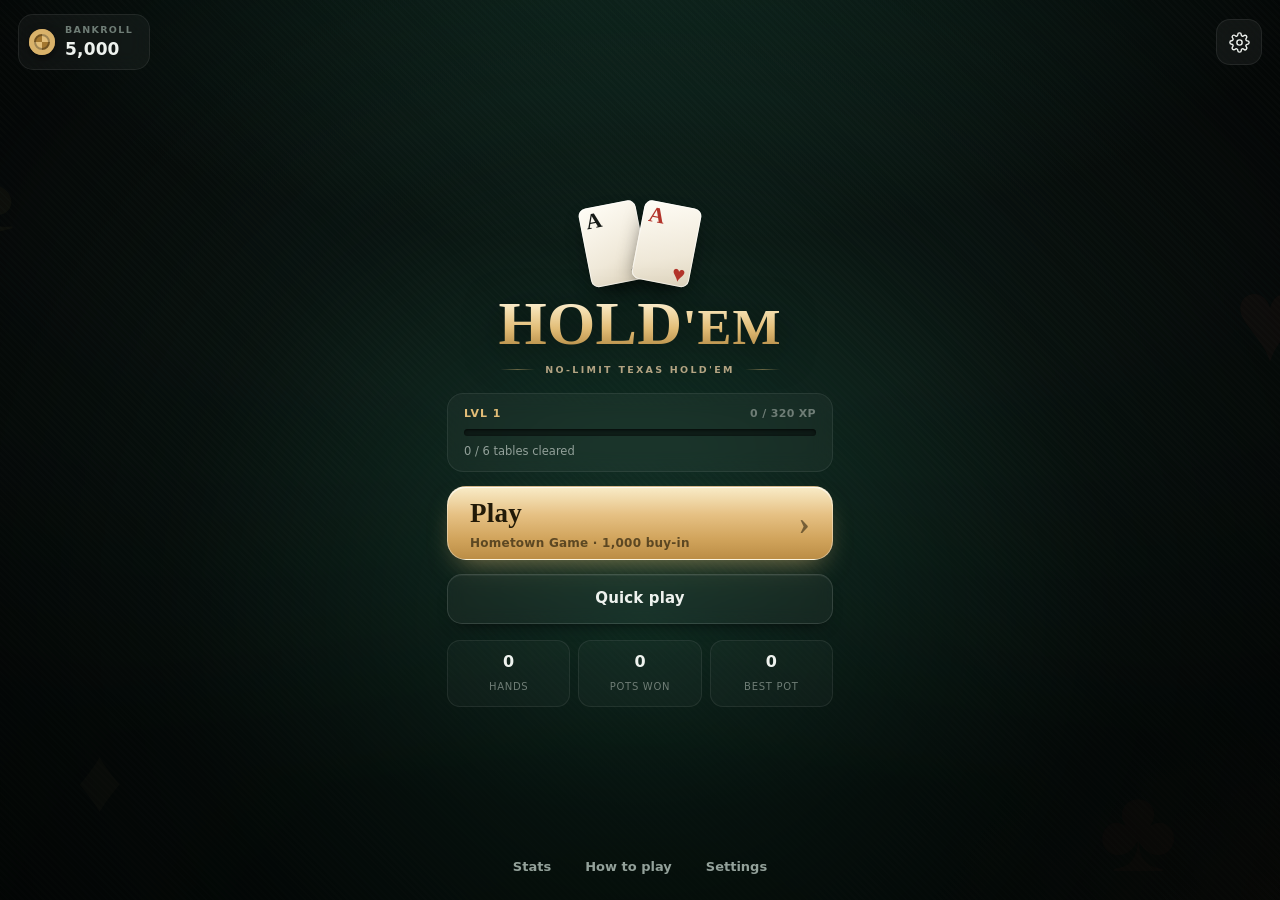
==== www/index.html @ 795c2489 "Add tournaments, bot hand memory, and release signing Tournament mode adds six-player sit and gos pe" ====
<!doctype html>
<html lang="en">
<head>
<meta charset="utf-8">
<meta name="viewport" content="width=device-width,initial-scale=1,maximum-scale=1,user-scalable=no,viewport-fit=cover">
<meta name="theme-color" content="#070b0a">
<meta name="mobile-web-app-capable" content="yes">
<meta name="apple-mobile-web-app-capable" content="yes">
<meta name="apple-mobile-web-app-status-bar-style" content="black-translucent">
<meta name="description" content="No-limit Texas Hold'em with intelligent opponents, career tables and offline play.">
<title>Hold'em Royale</title>
<link rel="manifest" href="manifest.webmanifest">
<link rel="icon" href="icon.svg" type="image/svg+xml">
<link rel="apple-touch-icon" href="icon-192.png">
<link rel="stylesheet" href="style.css">
</head>
<body>
<main id="app">

  <!-- ============ MAIN MENU ============ -->
  <section id="menu" class="screen on">
    <div class="menu-bg" aria-hidden="true">
      <div class="glow"></div>
      <span class="float f1">&#9824;</span>
      <span class="float f2">&#9829;</span>
      <span class="float f3">&#9830;</span>
      <span class="float f4">&#9827;</span>
    </div>
    <header class="top-bar">
      <div class="wallet">
        <span class="chip-dot" aria-hidden="true"></span>
        <div><small>BANKROLL</small><b id="bankroll">5,000</b></div>
      </div>
      <button id="mSettingsTop" class="icon-btn" aria-label="Settings">
        <svg viewBox="0 0 24 24" aria-hidden="true"><circle cx="12" cy="12" r="3"/><path d="M19.4 15a1.7 1.7 0 0 0 .34 1.87l.06.06a2 2 0 1 1-2.83 2.83l-.06-.06a1.7 1.7 0 0 0-1.87-.34 1.7 1.7 0 0 0-1 1.55V21a2 2 0 1 1-4 0v-.09a1.7 1.7 0 0 0-1.11-1.55 1.7 1.7 0 0 0-1.87.34l-.06.06a2 2 0 1 1-2.83-2.83l.06-.06A1.7 1.7 0 0 0 4.6 15a1.7 1.7 0 0 0-1.55-1H3a2 2 0 1 1 0-4h.09A1.7 1.7 0 0 0 4.6 8.9a1.7 1.7 0 0 0-.34-1.87l-.06-.06a2 2 0 1 1 2.83-2.83l.06.06A1.7 1.7 0 0 0 9 4.6a1.7 1.7 0 0 0 1-1.55V3a2 2 0 1 1 4 0v.09a1.7 1.7 0 0 0 1 1.55 1.7 1.7 0 0 0 1.87-.34l.06-.06a2 2 0 1 1 2.83 2.83l-.06.06A1.7 1.7 0 0 0 19.4 9v.09a1.7 1.7 0 0 0 1.55 1H21a2 2 0 1 1 0 4h-.09a1.7 1.7 0 0 0-1.51 1z"/></svg>
      </button>
    </header>

    <div class="menu-main">
      <div class="logo">
        <div class="logo-cards" aria-hidden="true">
          <div class="logo-card a"><span class="lr">A</span><span class="ls">&#9824;</span></div>
          <div class="logo-card b"><span class="lr">A</span><span class="ls">&#9829;</span></div>
        </div>
        <h1>HOLD<span>'EM</span></h1>
        <div class="rule"><i></i><span>NO-LIMIT TEXAS HOLD'EM</span><i></i></div>
      </div>

      <div class="level-card">
        <div class="level-top"><span id="mLevelNum">LVL 1</span><span id="mLevelXp">0 / 320 XP</span></div>
        <div class="level-bar"><i id="mLevelFill"></i></div>
        <div class="level-bottom"><span id="mProgress">0 / 6 tables cleared</span></div>
      </div>

      <button id="mPlay" class="btn primary play-btn">
        <span class="pb-main"><b>Play</b><small id="mNextTable">Hometown Game</small></span>
        <span class="pb-arrow" aria-hidden="true">&#8250;</span>
      </button>
      <div class="two">
        <button id="mContinue" class="btn glass" hidden>Continue</button>
        <button id="mQuick" class="btn glass">Quick play</button>
      </div>
      <div id="mStats" class="mini-stats"></div>
    </div>

    <footer class="menu-foot">
      <button data-go="stats">Stats</button>
      <button data-go="howto">How to play</button>
      <button data-go="settings">Settings</button>
    </footer>
  </section>

  <!-- ============ TABLE MAP ============ -->
  <section id="maps" class="screen">
    <header class="bar">
      <button class="ghost" data-go="menu">&#8249; Back</button>
      <h2>Table Map</h2><span class="bar-sp"></span>
    </header>
    <div class="scroll">
      <div class="panel">
        <p class="lead">Buy in, grow your stack to the goal, then cash out. Each table plays tougher than the last &mdash; and the players change every orbit.</p>
        <div class="mode-toggle" id="modeToggle">
          <button data-mode="career" class="on">Cash games</button>
          <button data-mode="tournament">Tournaments</button>
        </div>
        <div id="mapList" class="map-list"></div>
        <p class="note">You keep every chip you leave with. Bust and the buy-in is gone.</p>
      </div>
    </div>
  </section>

  <!-- ============ TABLE ============ -->
  <section id="table" class="screen">
    <header class="table-bar">
      <button id="gMenu" class="icon-btn small" aria-label="Pause">&#9776;</button>
      <div class="goal">
        <div class="goal-top"><span id="tName">Table</span><b id="goalTxt">0 / 0</b></div>
        <div class="goal-bar"><i id="goalFill"></i></div>
      </div>
      <button id="gHelp" class="icon-btn small" aria-label="Hand rankings">?</button>
    </header>

    <div id="tablewrap">
      <div id="felt"><span class="felt-mark" aria-hidden="true">&#9824;</span></div>
      <div id="center">
        <div id="pot"></div>
        <div id="board"></div>
        <div id="status"></div>
      </div>
      <div id="seats"></div>
      <div id="bets"></div>
      <div id="banner" class="banner"><b></b><span></span></div>
    </div>

    <footer id="actions">
      <div id="hint"></div>
      <div id="btns" class="row">
        <button id="aFold" class="btn act fold">Fold</button>
        <button id="aCall" class="btn act call">Check</button>
        <button id="aRaise" class="btn act raise">Bet</button>
      </div>
      <div id="raisePanel" hidden>
        <div class="r-top">
          <button id="rMinus" class="step" aria-label="Decrease">&minus;</button>
          <div class="r-val"><small id="rLabel">Raise to</small><b id="rAmt">0</b></div>
          <button id="rPlus" class="step" aria-label="Increase">+</button>
        </div>
        <input id="rSlider" type="range" min="0" max="100" step="1" value="0" aria-label="Bet size">
        <div id="rQuick" class="row quick"></div>
        <div class="row">
          <button id="rCancel" class="btn act">Back</button>
          <button id="rConfirm" class="btn act raise grow">Raise</button>
        </div>
      </div>
      <button id="nextBtn" class="btn primary wide" hidden>Next hand</button>
    </footer>
  </section>

  <!-- ============ STATS ============ -->
  <section id="stats" class="screen">
    <header class="bar">
      <button class="ghost" data-go="menu">&#8249; Back</button>
      <h2>Your record</h2><span class="bar-sp"></span>
    </header>
    <div class="scroll"><div class="panel" id="statsBody"></div></div>
  </section>

  <!-- ============ SETTINGS ============ -->
  <section id="settings" class="screen">
    <header class="bar">
      <button class="ghost" data-go="menu">&#8249; Back</button>
      <h2>Settings</h2><span class="bar-sp"></span>
    </header>
    <div class="scroll"><div class="panel" id="settingsBody"></div></div>
  </section>

  <!-- ============ HOW TO PLAY ============ -->
  <section id="howto" class="screen">
    <header class="bar">
      <button class="ghost" data-go="menu">&#8249; Back</button>
      <h2>How to play</h2><span class="bar-sp"></span>
    </header>
    <div class="scroll"><div class="panel" id="howBody"></div></div>
  </section>

  <div id="modal" class="modal"><div class="sheet" id="sheet"></div></div>
  <div id="toast" class="toast"></div>
</main>
<script src="poker-core.js"></script>
<script src="bots.js"></script>
<script src="game.js"></script>
</body>
</html>
---- www/style.css ----
:root{
  --bg:#070b0a; --bg2:#0a1210; --panel:#101816; --panel2:#16211d; --panel3:#1b2823;
  --line:rgba(255,255,255,.075); --line2:rgba(255,255,255,.13);
  --ink:#eef2ee; --mute:#93a19a; --mute2:#6f7d76;
  --gold:#e2bd77; --gold-2:#f7e5bb; --gold-3:#b98f45; --gold-ink:#221a08;
  --felt-a:#1b6e50; --felt-b:#0f4a37; --felt-c:#07251b;
  --red:#d3483c; --green:#5fd39b;
  --safe-t:env(safe-area-inset-top,0px); --safe-b:env(safe-area-inset-bottom,0px);
  --safe-l:env(safe-area-inset-left,0px); --safe-r:env(safe-area-inset-right,0px);
  --serif:"Iowan Old Style","Palatino Linotype",Palatino,"Book Antiqua",Georgia,serif;
  --sans:system-ui,-apple-system,"Segoe UI",Roboto,"Helvetica Neue",Arial,sans-serif;
  --u:min(1vw,.6vh);
}
*{box-sizing:border-box;margin:0;padding:0;-webkit-tap-highlight-color:transparent}
html,body{height:100%;background:var(--bg);color:var(--ink);overflow:hidden;
  font:16px/1.45 var(--sans);-webkit-user-select:none;user-select:none;
  touch-action:manipulation;font-variant-numeric:tabular-nums;
  -webkit-font-smoothing:antialiased;overscroll-behavior:none}
body{background:
  radial-gradient(ellipse 90% 60% at 50% -10%,#123026 0%,transparent 62%),
  radial-gradient(ellipse 70% 50% at 110% 110%,#1a1510 0%,transparent 60%),
  var(--bg)}
button{font:inherit;color:inherit;border:0;background:none;cursor:pointer}
input{font:inherit}
#app{position:fixed;inset:0}
.screen{position:absolute;inset:0;display:none;flex-direction:column;
  padding:var(--safe-t) var(--safe-r) var(--safe-b) var(--safe-l)}
.screen.on{display:flex}

/* ---------------- shared bits ---------------- */
.btn{position:relative;height:54px;padding:0 20px;border-radius:15px;font-weight:650;letter-spacing:.01em;
  background:linear-gradient(180deg,#1a2621,#121a17);border:1px solid var(--line2);
  box-shadow:0 1px 0 rgba(255,255,255,.05) inset,0 8px 18px -12px #000;
  transition:transform .1s ease,filter .15s ease,box-shadow .15s ease}
.btn:active{transform:scale(.972)}
.btn.primary{background:linear-gradient(180deg,#f9ecc8 0%,#e6c184 38%,#d1a45c 72%,#bb8d45 100%);
  color:var(--gold-ink);border-color:rgba(255,255,255,.35);
  box-shadow:0 1px 0 rgba(255,255,255,.7) inset,0 12px 28px -12px rgba(226,189,119,.6)}
.btn.primary:active{filter:brightness(.96)}
.btn.glass{background:rgba(255,255,255,.045);border-color:var(--line2);backdrop-filter:blur(8px)}
.btn.wide{width:100%}
.btn:disabled{opacity:.34;pointer-events:none}
.btn.ghost-wide{width:100%;background:transparent;border-color:var(--line);color:var(--mute);margin-top:10px}
.btn.danger{color:#f0a49c;border-color:rgba(211,72,60,.35)}
.ghost{height:40px;padding:0 12px;border-radius:11px;color:var(--mute);font-weight:600;font-size:15px}
.ghost:active{background:rgba(255,255,255,.05)}
.icon-btn{width:46px;height:46px;border-radius:14px;display:grid;place-items:center;
  background:rgba(255,255,255,.05);border:1px solid var(--line);color:var(--ink);
  backdrop-filter:blur(10px)}
.icon-btn.small{width:40px;height:40px;border-radius:12px;color:var(--mute);font-weight:700;font-size:17px}
.icon-btn svg{width:21px;height:21px;fill:none;stroke:currentColor;stroke-width:1.6;
  stroke-linecap:round;stroke-linejoin:round}
.icon-btn.small svg{width:19px;height:19px}
.icon-btn:active{transform:scale(.94)}
.note{font-size:13px;color:var(--mute2);margin-top:14px;line-height:1.5}
.muted{color:var(--mute)}
.row{display:flex;gap:9px}
.grow{flex:1.55}

/* ---------------- menu ---------------- */
#menu{overflow:hidden}
.menu-bg{position:absolute;inset:0;overflow:hidden;pointer-events:none}
.menu-bg .glow{position:absolute;left:50%;top:-24%;width:130%;aspect-ratio:1;transform:translateX(-50%);
  background:radial-gradient(circle at 50% 50%,rgba(40,124,93,.42) 0%,rgba(20,60,46,.18) 40%,transparent 68%);
  filter:blur(6px)}
.menu-bg:before{content:"";position:absolute;inset:0;
  background:
    repeating-linear-gradient(45deg,rgba(255,255,255,.014) 0 2px,transparent 2px 5px),
    radial-gradient(ellipse 100% 80% at 50% 120%,rgba(0,0,0,.7),transparent 70%);
}
.menu-bg:after{content:"";position:absolute;inset:0;
  background:radial-gradient(ellipse 80% 60% at 50% 30%,transparent 30%,rgba(0,0,0,.55) 100%)}
.float{position:absolute;font-size:clamp(60px,17vw,120px);color:rgba(226,189,119,.05);
  font-family:var(--serif);animation:drift 18s ease-in-out infinite}
.f1{left:-4%;top:12%;transform:rotate(-14deg)}
.f2{right:-2%;top:26%;color:rgba(211,72,60,.06);animation-delay:-6s}
.f3{left:6%;bottom:6%;animation-delay:-11s;font-size:clamp(48px,13vw,90px)}
.f4{right:8%;bottom:-2%;color:rgba(211,72,60,.05);animation-delay:-3s}
@keyframes drift{0%,100%{transform:translateY(0) rotate(-8deg)}50%{transform:translateY(-18px) rotate(4deg)}}

.top-bar{position:relative;z-index:2;display:flex;align-items:center;justify-content:space-between;
  padding:14px 18px 0}
.wallet{display:flex;align-items:center;gap:10px;padding:8px 16px 8px 10px;border-radius:15px;
  background:rgba(255,255,255,.045);border:1px solid var(--line);backdrop-filter:blur(10px)}
.wallet small{display:block;font-size:9.5px;letter-spacing:.14em;color:var(--mute2);font-weight:700}
.wallet b{font-size:17px;letter-spacing:.01em;font-weight:700}
.chip-dot{width:26px;height:26px;border-radius:50%;flex:none;
  background:conic-gradient(from 0deg,#e2bd77 0 25%,#a3772f 0 50%,#e2bd77 0 75%,#a3772f 0);
  box-shadow:inset 0 0 0 5px #d9b26a,inset 0 0 0 7px rgba(0,0,0,.3),0 3px 8px rgba(0,0,0,.5)}

.menu-main{position:relative;z-index:2;flex:1;display:flex;flex-direction:column;justify-content:center;
  gap:14px;width:min(400px,100%);margin:0 auto;padding:8px 22px}
.logo{display:flex;flex-direction:column;align-items:center;text-align:center;margin-bottom:2px}
.logo-cards{position:relative;width:104px;height:82px;margin-bottom:8px}
.logo-card{position:absolute;top:0;width:58px;height:80px;border-radius:8px;font-family:var(--serif);font-weight:700;
  background:linear-gradient(160deg,#fffdf6,#efe8d8 65%,#ded4bd);color:#161a17;
  box-shadow:0 10px 22px -8px rgba(0,0,0,.85),inset 0 0 0 1px rgba(255,255,255,.6);
  transition:transform .4s cubic-bezier(.2,.9,.3,1.4)}
.logo-card .lr{position:absolute;left:6px;top:2px;font-size:22px;line-height:1.1}
.logo-card .ls{position:absolute;right:5px;bottom:1px;font-size:22px;line-height:1}
.logo-card.a{left:4px;transform:rotate(-11deg);transform-origin:bottom center}
.logo-card.b{right:4px;transform:rotate(11deg);transform-origin:bottom center;color:#b3342b}
.logo:hover .logo-card.a{transform:rotate(-15deg) translate(-4px,-3px)}
.logo:hover .logo-card.b{transform:rotate(15deg) translate(4px,-3px)}
.logo h1{font-family:var(--serif);font-weight:600;font-size:clamp(40px,13.2vw,62px);line-height:.98;
  letter-spacing:.005em;
  background:linear-gradient(180deg,#fff8e6 4%,#f3ddad 30%,#e2bd77 58%,#a97f39 100%);
  -webkit-background-clip:text;background-clip:text;color:transparent;
  filter:drop-shadow(0 6px 18px rgba(0,0,0,.5))}
.logo h1 span{font-size:.82em;letter-spacing:.02em}
.rule{display:flex;align-items:center;gap:10px;margin-top:9px;width:100%;max-width:280px}
.rule i{flex:1;height:1px;background:linear-gradient(90deg,transparent,rgba(226,189,119,.45),transparent)}
.rule span{font-size:9.5px;letter-spacing:.24em;color:#b9a987;font-weight:600;white-space:nowrap}

.level-card{padding:12px 16px 11px;border-radius:16px;background:rgba(255,255,255,.04);
  border:1px solid var(--line);backdrop-filter:blur(10px)}
.level-top{display:flex;justify-content:space-between;align-items:baseline;font-size:11px;letter-spacing:.09em;
  color:var(--gold);font-weight:700}
.level-top span:last-child{color:var(--mute2);letter-spacing:.03em;font-weight:600}
.level-bar{height:7px;border-radius:99px;background:rgba(0,0,0,.45);margin:8px 0 7px;overflow:hidden;
  box-shadow:inset 0 1px 3px rgba(0,0,0,.6)}
.level-bar i{display:block;height:100%;width:0;border-radius:99px;
  background:linear-gradient(90deg,#b98f45,#e9c98d 60%,#f8ebc8);
  box-shadow:0 0 12px rgba(226,189,119,.55);transition:width .6s cubic-bezier(.2,.8,.2,1)}
.level-bottom{display:flex;justify-content:space-between;font-size:11.5px;color:var(--mute)}
.dotseps{color:var(--mute2)}

.play-btn{height:74px;display:flex;align-items:center;justify-content:space-between;padding:0 22px;border-radius:19px}
.pb-main{display:flex;flex-direction:column;align-items:flex-start;gap:1px}
.pb-main b{font-family:var(--serif);font-size:27px;font-weight:600;letter-spacing:.01em}
.pb-main small{font-size:12px;font-weight:600;color:rgba(34,26,8,.66);letter-spacing:.02em}
.pb-arrow{font-size:34px;line-height:1;opacity:.55;font-family:var(--serif)}
.two{display:flex;gap:10px}
.two .btn{flex:1;height:50px;font-size:15px}
.mini-stats{display:flex;gap:8px;margin-top:2px}
.mini-stats div{flex:1;padding:9px 6px;border-radius:13px;text-align:center;
  background:rgba(255,255,255,.028);border:1px solid var(--line)}
.mini-stats b{display:block;font-size:16px;font-weight:700}
.mini-stats span{font-size:10px;letter-spacing:.07em;text-transform:uppercase;color:var(--mute2)}

.menu-foot{position:relative;z-index:2;display:flex;justify-content:center;gap:6px;
  padding:10px 14px calc(14px + var(--safe-b))}
.menu-foot button{padding:9px 14px;border-radius:11px;font-size:13px;font-weight:600;color:var(--mute)}
.menu-foot button:active{background:rgba(255,255,255,.05);color:var(--ink)}

/* ---------------- panels / lists ---------------- */
.bar{display:flex;align-items:center;justify-content:space-between;gap:8px;height:52px;padding:0 10px;flex:none}
.bar h2{font-size:16px;font-weight:650;letter-spacing:.01em}
.bar-sp{width:64px}
.scroll{flex:1;overflow-y:auto;-webkit-overflow-scrolling:touch;overscroll-behavior:contain}
.panel{width:min(560px,100%);margin:0 auto;padding:4px 18px 40px}
.lead{font-size:14.5px;color:#c2cdc7;line-height:1.55;margin:6px 0 18px}
.group{background:rgba(255,255,255,.032);border:1px solid var(--line);border-radius:16px;padding:2px 14px}
.group-t{font-size:10.5px;text-transform:uppercase;letter-spacing:.13em;color:var(--mute2);
  margin:20px 6px 8px;font-weight:700}
.set{padding:13px 0;border-bottom:1px solid var(--line)}
.set:last-child{border-bottom:0}
.set label,.set .lab{display:block;font-weight:650;font-size:15px;margin-bottom:2px}
.set .desc{font-size:12.5px;color:var(--mute);margin-bottom:9px;line-height:1.45}
.seg{display:flex;background:rgba(0,0,0,.38);border:1px solid var(--line);border-radius:11px;padding:3px;gap:3px;margin-top:8px}
.seg button{flex:1;height:38px;border-radius:8px;color:var(--mute);font-weight:650;font-size:14px;
  transition:background .15s,color .15s}
.seg button.on{background:linear-gradient(180deg,#f3e2b6,#d9b473);color:var(--gold-ink);
  box-shadow:0 3px 10px -4px rgba(226,189,119,.7)}
.txt{width:100%;height:46px;margin-top:9px;background:rgba(0,0,0,.35);border:1px solid var(--line);
  border-radius:11px;color:var(--ink);padding:0 13px;-webkit-user-select:text;user-select:text}
.txt:focus{outline:none;border-color:rgba(226,189,119,.55)}
.stats-group{padding:2px 16px;margin-bottom:16px}
.stat-row{display:flex;justify-content:space-between;align-items:baseline;padding:13px 0;
  border-bottom:1px solid var(--line);font-size:14.5px;color:var(--mute)}
.stat-row:last-child{border-bottom:0}
.stat-row b{color:var(--ink);font-size:15px;text-align:right;padding-left:12px}

/* maps */
.mode-toggle{display:flex;background:rgba(0,0,0,.38);border:1px solid var(--line);border-radius:12px;
  padding:3px;gap:3px;margin:0 0 14px}
.mode-toggle button{flex:1;height:38px;border-radius:9px;color:var(--mute);font-weight:650;font-size:13.5px;
  transition:background .15s,color .15s}
.mode-toggle button.on{background:linear-gradient(180deg,#f3e2b6,#d9b473);color:var(--gold-ink);
  box-shadow:0 3px 10px -4px rgba(226,189,119,.7)}
.map-list{display:flex;flex-direction:column;gap:11px}
.map-card{position:relative;display:flex;align-items:center;gap:14px;text-align:left;
  padding:16px 14px;border-radius:18px;overflow:hidden;
  background:linear-gradient(120deg,rgba(255,255,255,.06),rgba(255,255,255,.018));
  border:1px solid var(--line2);box-shadow:0 10px 26px -18px #000;
  transition:transform .12s ease,border-color .2s}
.map-card:before{content:"";position:absolute;inset:0;
  background:radial-gradient(120% 150% at 0% 0%,var(--acc),transparent 62%);
  background:radial-gradient(120% 150% at 0% 0%,color-mix(in srgb,var(--acc) 34%,transparent),transparent 62%);
  opacity:.28;pointer-events:none}
.map-card:active{transform:scale(.985)}
.map-card.locked{opacity:.55}
.map-card.locked:before{opacity:.2}
.map-card.cleared{border-color:var(--acc);border-color:color-mix(in srgb,var(--acc) 55%,transparent)}
.map-glyph{position:relative;flex:none;width:46px;height:46px;border-radius:13px;display:grid;place-items:center;
  font-size:24px;color:#fff;background:rgba(255,255,255,.08);
  background:color-mix(in srgb,var(--acc) 30%,rgba(0,0,0,.35));
  border:1px solid var(--acc);
  border:1px solid color-mix(in srgb,var(--acc) 45%,transparent)}
.map-main{position:relative;flex:1;min-width:0}
.map-name{font-family:var(--serif);font-size:18px;font-weight:600;letter-spacing:.01em}
.map-name em{font-style:normal;font-size:12px;color:var(--green);margin-left:5px}
.map-room{font-size:11.5px;color:var(--mute);margin-top:1px}
.map-meta{display:flex;flex-wrap:wrap;gap:5px 10px;margin-top:7px;font-size:11px;color:#b9c4be}
.map-meta span{background:rgba(0,0,0,.3);padding:2px 7px;border-radius:6px;border:1px solid var(--line)}
.map-go{position:relative;flex:none;font-size:24px;color:var(--acc);width:28px;text-align:center;font-weight:600}
.map-card.locked .map-go{font-size:16px;color:var(--mute2)}

/* ---------------- cards ---------------- */
.card{--cw:34px;position:relative;width:var(--cw);height:calc(var(--cw)*1.42);flex:none;
  border-radius:calc(var(--cw)*.115);font-family:var(--serif);
  background:linear-gradient(158deg,#fffdf7 0%,#f4efe2 55%,#e6dcc6 100%);
  color:#161a17;box-shadow:0 3px 8px -2px rgba(0,0,0,.55),inset 0 0 0 1px rgba(0,0,0,.05);
  transition:opacity .25s,box-shadow .25s,transform .25s}
.card .r{position:absolute;left:8%;top:2%;font-style:normal;font-weight:700;
  font-size:calc(var(--cw)*.44);line-height:1.15;letter-spacing:-.03em}
.card .s{position:absolute;right:7%;bottom:2%;font-style:normal;line-height:1;font-size:calc(var(--cw)*.5)}
.card.s1,.card.s2{color:#bc3a2e}
.four .card.s2{color:#2a62a8}
.four .card.s3{color:#2b7a4c}
.card.back{background:linear-gradient(150deg,#8d2530,#5d1620 55%,#3d0d15);overflow:hidden;
  box-shadow:0 3px 8px -2px rgba(0,0,0,.5),inset 0 0 0 1px rgba(255,255,255,.12)}
.card.back:before{content:"";position:absolute;inset:0;
  background:repeating-linear-gradient(45deg,rgba(255,255,255,.075) 0 1px,transparent 1px 7px),
    repeating-linear-gradient(-45deg,rgba(255,255,255,.075) 0 1px,transparent 1px 7px)}
.card.back:after{content:"\2660";position:absolute;inset:9%;border-radius:calc(var(--cw)*.07);
  border:1px solid rgba(226,189,119,.42);display:grid;place-items:center;
  color:rgba(226,189,119,.55);font-size:calc(var(--cw)*.4);font-family:var(--serif)}
.card.empty{background:rgba(255,255,255,.035);box-shadow:none;border:1px dashed rgba(255,255,255,.12)}
#board .card.empty{background:linear-gradient(180deg,rgba(0,0,0,.26),rgba(0,0,0,.16));
  border:1px dashed rgba(226,189,119,.16);box-shadow:inset 0 2px 10px rgba(0,0,0,.35)}
.card.dim{opacity:.3;filter:saturate(.4)}
.card.hl{box-shadow:0 0 0 2px var(--gold),0 6px 16px -4px rgba(226,189,119,.5)}
.card.deal{animation:dealIn .3s cubic-bezier(.2,.9,.3,1.1)}
@keyframes dealIn{from{transform:translateY(-16px) scale(.86) rotate(-4deg);opacity:0}
  to{transform:none;opacity:1}}
.mini{display:flex;gap:3px;flex:none}
.mini .card{--cw:24px}

/* ---------------- table header ---------------- */
#table{padding-bottom:0}
.table-bar{display:flex;align-items:center;gap:10px;padding:8px 12px 6px;flex:none}
.goal{flex:1;min-width:0}
.goal-top{display:flex;justify-content:space-between;align-items:baseline;gap:8px;font-size:11.5px;color:var(--mute)}
.goal-top b{color:var(--gold-2);font-size:12px;letter-spacing:.02em}
.goal-top span{white-space:nowrap;overflow:hidden;text-overflow:ellipsis;font-weight:600;letter-spacing:.02em}
.goal-bar{height:4px;border-radius:99px;background:rgba(0,0,0,.5);margin-top:5px;overflow:hidden}
.goal-bar i{display:block;height:100%;width:0;border-radius:99px;
  background:linear-gradient(90deg,#b98f45,#f0d49c);transition:width .5s ease;
  box-shadow:0 0 10px rgba(226,189,119,.5)}

/* ---------------- table ---------------- */
#tablewrap{position:relative;flex:1;min-height:0;width:min(1000px,100%);margin:0 auto}
#felt{position:absolute;inset:4% 3.5% 10% 3.5%;border-radius:50%/44%;
  background:
    radial-gradient(ellipse 60% 45% at 50% 32%,rgba(255,255,255,.13),transparent 62%),
    radial-gradient(ellipse 85% 80% at 50% 50%,var(--felt-a) 0%,var(--felt-b) 52%,var(--felt-c) 100%);
  box-shadow:inset 0 0 90px rgba(0,0,0,.62),inset 0 3px 0 rgba(255,255,255,.06),
    0 34px 60px -28px rgba(0,0,0,.9);
  border:2px solid rgba(226,189,119,.18)}
#felt:before{content:"";position:absolute;inset:0;border-radius:inherit;opacity:.5;
  background:
    repeating-linear-gradient(42deg,rgba(255,255,255,.028) 0 2px,transparent 2px 5px),
    repeating-linear-gradient(-42deg,rgba(0,0,0,.05) 0 2px,transparent 2px 6px)}
#felt:after{content:"";position:absolute;inset:5.5%;border-radius:inherit;
  border:1px solid rgba(226,189,119,.2);box-shadow:0 0 24px rgba(0,0,0,.35)}
.felt-mark{position:absolute;left:50%;top:68%;transform:translate(-50%,-50%);
  font-family:var(--serif);font-size:clamp(70px,18vw,150px);color:rgba(255,255,255,.028);
  line-height:1;pointer-events:none}
#center{position:absolute;left:50%;top:44%;transform:translate(-50%,-50%);
  display:flex;flex-direction:column;align-items:center;gap:10px;width:84%;pointer-events:none}
#pot{min-height:22px;font-size:10px;letter-spacing:.16em;color:rgba(255,255,255,.55);
  display:flex;align-items:center;gap:7px;font-weight:700}
#pot b{font-size:15px;letter-spacing:0;color:var(--gold-2);font-weight:700;
  text-shadow:0 2px 8px rgba(0,0,0,.6)}
#pot:empty{min-height:0}
#board{display:flex;gap:clamp(3px,.9vw,7px)}
#board .card{--cw:clamp(38px,11.6vw,60px)}
#status{min-height:36px;max-width:min(340px,92%);text-align:center;font-size:12.5px;line-height:1.4;
  color:rgba(255,255,255,.72);white-space:pre-line;text-shadow:0 2px 8px rgba(0,0,0,.7)}
#status.big{color:#fff;font-weight:600;font-size:13.5px}

#seats{position:absolute;inset:0}
.seat{position:absolute;transform:translate(-50%,-50%);display:flex;flex-direction:column;
  align-items:center;transition:opacity .3s,filter .3s;z-index:2}
.seat .hole{display:flex;gap:clamp(2px,.7vw,5px);margin-bottom:calc(var(--u)*-1.2);position:relative;z-index:1}
.seat .hole .card{--cw:clamp(24px,7.2vw,38px)}
.seat .hole .card:first-child{transform:rotate(-5deg)}
.seat .hole .card:last-child{transform:rotate(5deg)}
.seat .hole .card.deal{animation:none}
.plate{position:relative;z-index:2;display:flex;align-items:center;gap:7px;
  padding:5px 11px 5px 5px;border-radius:99px;max-width:48vw;
  background:linear-gradient(180deg,rgba(16,24,21,.94),rgba(8,13,11,.96));
  border:1px solid rgba(255,255,255,.11);
  box-shadow:0 8px 20px -10px rgba(0,0,0,.9),inset 0 1px 0 rgba(255,255,255,.06);
  transition:box-shadow .25s,border-color .25s,transform .25s}
.avatar{width:26px;height:26px;border-radius:50%;flex:none;display:grid;place-items:center;
  font-size:11px;font-weight:800;color:#fff;letter-spacing:.02em;
  box-shadow:inset 0 0 0 1px rgba(255,255,255,.22),0 2px 6px rgba(0,0,0,.5)}
.who{min-width:0;line-height:1.15}
.nm{font-size:11.5px;font-weight:650;white-space:nowrap;overflow:hidden;text-overflow:ellipsis;max-width:30vw}
.ch{font-size:10.5px;color:#a9b6b0;font-weight:600;letter-spacing:.01em}
.seat.turn .plate{border-color:rgba(226,189,119,.7);
  box-shadow:0 0 0 2px rgba(226,189,119,.22),0 0 26px -4px rgba(226,189,119,.6),inset 0 1px 0 rgba(255,255,255,.1);
  transform:translateY(-2px)}
.seat.hero .plate{max-width:none;padding:6px 14px 6px 6px;border-color:rgba(226,189,119,.3)}
.seat.hero .hole{margin-bottom:5px}
.seat.hero .hole .card{--cw:clamp(46px,14.5vw,74px);
  box-shadow:0 12px 26px -10px rgba(0,0,0,.9),inset 0 0 0 1px rgba(0,0,0,.05)}
.seat.hero .plate{transform:none}
.seat.hero.turn .plate{transform:translateY(-2px)}
.seat.win .plate{background:linear-gradient(180deg,#f6e4b6,#dfb877);color:var(--gold-ink);
  border-color:rgba(255,255,255,.5);box-shadow:0 0 30px -4px rgba(226,189,119,.75)}
.seat.win .ch{color:rgba(34,26,8,.72)}
.seat.fold{opacity:.45;filter:saturate(.5)}
.seat.fold .hole{visibility:hidden}
.seat.out{opacity:.25}
.seat.out .hole{visibility:hidden}
.dealer{position:absolute;right:-9px;top:-9px;width:19px;height:19px;border-radius:50%;
  background:linear-gradient(180deg,#fffdf6,#e8dfc9);color:#151816;font-size:10px;font-weight:800;
  display:grid;place-items:center;box-shadow:0 2px 6px rgba(0,0,0,.6);border:1px solid rgba(0,0,0,.25)}
.dealer[hidden]{display:none}
.tag{position:absolute;z-index:3;top:100%;left:50%;transform:translateX(-50%);margin-top:2px;font-size:9.5px;font-weight:700;
  padding:2px 8px;border-radius:99px;white-space:nowrap;max-width:46vw;overflow:hidden;
  text-overflow:ellipsis;letter-spacing:.06em;text-transform:uppercase;
  background:rgba(0,0,0,.55);border:1px solid rgba(255,255,255,.1);color:#cfd9d4;
  backdrop-filter:blur(4px)}
.tag:empty{display:none}
.seat.hero .tag{margin-top:4px}
.read{position:absolute;z-index:3;bottom:100%;left:50%;transform:translateX(-50%);margin-bottom:2px;font-size:9px;font-weight:600;
  letter-spacing:.02em;color:rgba(226,189,119,.75);white-space:nowrap;text-shadow:0 1px 4px #000}
.read:empty{display:none}
.seat.acting .plate:after{content:"";position:absolute;right:-7px;top:50%;width:6px;height:6px;
  margin-top:-3px;border-radius:50%;background:var(--gold);
  box-shadow:0 0 0 3px rgba(226,189,119,.18);animation:blink .9s ease-in-out infinite}
@keyframes blink{0%,100%{opacity:.25}50%{opacity:1}}
.say{position:absolute;bottom:calc(100% + 14px);left:50%;transform:translate(-50%,6px);
  max-width:min(210px,56vw);padding:6px 10px;border-radius:11px;font-size:11px;line-height:1.3;
  background:rgba(247,244,235,.96);color:#17201c;border:1px solid rgba(0,0,0,.1);
  box-shadow:0 8px 20px -8px rgba(0,0,0,.8);opacity:0;pointer-events:none;
  transition:opacity .2s,transform .2s;white-space:nowrap;overflow:hidden;text-overflow:ellipsis;z-index:5}
.say:after{content:"";position:absolute;left:50%;bottom:-5px;width:8px;height:8px;
  transform:translateX(-50%) rotate(45deg);background:inherit;border-right:1px solid rgba(0,0,0,.1);
  border-bottom:1px solid rgba(0,0,0,.1)}
.say.on{opacity:1;transform:translate(-50%,0)}
.seat.hero .say{bottom:calc(100% + 22px)}

#bets{position:absolute;inset:0;pointer-events:none;z-index:1}
.bet{position:absolute;transform:translate(-50%,-50%);font-size:11px;font-weight:700;
  padding:2px 8px;border-radius:99px;background:rgba(4,10,8,.72);
  color:var(--gold-2);border:1px solid rgba(226,189,119,.3);
  box-shadow:0 4px 12px -6px #000;backdrop-filter:blur(3px);white-space:nowrap}
.bet:before{content:"";display:inline-block;width:7px;height:7px;border-radius:50%;margin-right:5px;
  background:conic-gradient(#f3dda9 0 25%,#b98f45 0 50%,#f3dda9 0 75%,#b98f45 0);
  box-shadow:inset 0 0 0 2px #dcb978;vertical-align:1px}
.bet:empty{display:none}

.banner{position:absolute;left:50%;top:38%;transform:translate(-50%,-50%) scale(.94);
  text-align:center;z-index:8;pointer-events:none;opacity:0;transition:opacity .3s,transform .35s}
.banner.on{opacity:1;transform:translate(-50%,-50%) scale(1)}
.banner b{display:block;font-family:var(--serif);font-size:clamp(24px,7vw,40px);font-weight:600;
  background:linear-gradient(180deg,#fff7e2,#f0d49c 50%,#c99a4e);
  -webkit-background-clip:text;background-clip:text;color:transparent;
  filter:drop-shadow(0 6px 18px rgba(0,0,0,.75))}
.banner span{display:block;margin-top:2px;font-size:12px;color:rgba(255,255,255,.75);
  text-shadow:0 2px 10px #000;letter-spacing:.02em}
.banner.lose b{background:linear-gradient(180deg,#fff,#d9dfdb 50%,#9aa6a0);
  -webkit-background-clip:text;background-clip:text}

/* ---------------- action bar ---------------- */
#actions{flex:none;width:min(620px,100%);margin:0 auto;padding:8px 14px calc(12px + var(--safe-b))}
#hint{height:30px;display:flex;align-items:center;justify-content:center;gap:8px;
  font-size:12px;color:var(--mute);margin-bottom:7px;white-space:nowrap;overflow:hidden}
#hint b{color:var(--ink);font-weight:650}
#hint .eq{width:52px;height:4px;border-radius:99px;background:rgba(255,255,255,.12);overflow:hidden;flex:none}
#hint .eq i{display:block;height:100%;background:linear-gradient(90deg,#c8584a,#e2bd77 45%,#5fd39b);
  transition:width .4s ease}
#hint .muted{color:var(--mute2);font-size:11.5px}
#btns[hidden],#raisePanel[hidden],#nextBtn[hidden]{display:none}
.act{flex:1;height:54px;font-size:15.5px;padding:0 8px;border-radius:14px}
.act.fold{background:linear-gradient(180deg,#241a19,#191110);border-color:rgba(211,72,60,.26);
  color:#e9a59d}
.act.call{background:linear-gradient(180deg,#1c2823,#121a17)}
.act.raise{background:linear-gradient(180deg,#f9ecc8,#e6c184 40%,#cf9f55);color:var(--gold-ink);
  border-color:rgba(255,255,255,.35);
  box-shadow:0 1px 0 rgba(255,255,255,.65) inset,0 10px 22px -12px rgba(226,189,119,.7)}
#raisePanel{display:flex;flex-direction:column;gap:9px;
  background:linear-gradient(180deg,rgba(18,26,23,.96),rgba(9,14,12,.98));
  border:1px solid var(--line2);border-radius:19px;padding:12px;
  box-shadow:0 -10px 40px -20px #000}
.r-top{display:flex;align-items:center;justify-content:space-between}
.step{width:46px;height:46px;border-radius:12px;background:rgba(255,255,255,.055);
  border:1px solid var(--line);font-size:22px;font-weight:500;display:grid;place-items:center}
.step:active{transform:scale(.95)}
.r-val{text-align:center;line-height:1.1}
.r-val small{display:block;font-size:9.5px;color:var(--mute2);text-transform:uppercase;
  letter-spacing:.14em;font-weight:700}
.r-val b{font-size:26px;font-weight:700;color:var(--gold-2);letter-spacing:.01em}
input[type=range]{-webkit-appearance:none;appearance:none;width:100%;height:28px;background:none}
input[type=range]::-webkit-slider-runnable-track{height:5px;border-radius:5px;
  background:linear-gradient(90deg,rgba(226,189,119,.5),rgba(255,255,255,.13))}
input[type=range]::-webkit-slider-thumb{-webkit-appearance:none;width:26px;height:26px;margin-top:-11px;
  border-radius:50%;background:linear-gradient(180deg,#fff3d4,#e2bd77 55%,#c49449);
  border:0;box-shadow:0 4px 12px -3px rgba(0,0,0,.8)}
input[type=range]::-moz-range-track{height:5px;border-radius:5px;background:rgba(255,255,255,.16)}
input[type=range]::-moz-range-thumb{width:24px;height:24px;border-radius:50%;border:0;
  background:#e2bd77;box-shadow:0 3px 10px rgba(0,0,0,.7)}
.quick .q{flex:1;height:36px;border-radius:10px;background:rgba(255,255,255,.05);
  border:1px solid var(--line);font-size:12.5px;font-weight:650;color:#cfd8d3}
.quick .q:active{background:rgba(255,255,255,.1)}

/* ---------------- modal / toast / misc ---------------- */
.modal{position:absolute;inset:0;background:rgba(2,6,5,.68);display:none;align-items:flex-end;
  justify-content:center;z-index:30;backdrop-filter:blur(5px)}
.modal.on{display:flex}
.sheet{width:min(460px,100%);max-height:90%;overflow-y:auto;
  background:linear-gradient(180deg,#141d1a,#0d1412);
  border:1px solid var(--line2);border-radius:22px 22px 0 0;
  padding:22px 20px calc(20px + var(--safe-b));
  box-shadow:0 -20px 60px -20px #000;animation:up .28s cubic-bezier(.2,.9,.3,1.05)}
@media (min-height:720px) and (min-width:700px){.modal{align-items:center}.sheet{border-radius:22px}}
@keyframes up{from{transform:translateY(26px);opacity:0}to{transform:none;opacity:1}}
.sheet h2{font-family:var(--serif);font-size:25px;font-weight:600;margin-bottom:6px;letter-spacing:.01em}
.sheet p{color:#bcc8c2;font-size:14px;line-height:1.55;margin-bottom:14px}
.sheet .btn{width:100%;margin-top:9px}
.sheet .note{margin:-4px 0 12px}
.sheet-tag{display:inline-block;font-size:9.5px;letter-spacing:.16em;text-transform:uppercase;
  font-weight:700;color:var(--gold);padding:3px 9px;border-radius:99px;margin-bottom:9px;
  background:rgba(226,189,119,.09);border:1px solid rgba(226,189,119,.24)}
.sheet-tag.danger{color:#f0a49c;background:rgba(211,72,60,.1);border-color:rgba(211,72,60,.3)}
.kv{display:grid;grid-template-columns:1fr 1fr;gap:8px;margin:2px 0 12px}
.kv div{padding:9px 11px;border-radius:11px;background:rgba(255,255,255,.035);border:1px solid var(--line)}
.kv span{display:block;font-size:10px;letter-spacing:.08em;text-transform:uppercase;color:var(--mute2);font-weight:700}
.kv b{font-size:15px;font-weight:700;color:var(--ink)}
.unlock-line{font-size:13px;color:var(--gold-2);margin-bottom:4px}
.toast{position:absolute;left:50%;top:calc(var(--safe-t) + 14px);transform:translate(-50%,-14px);
  z-index:40;max-width:86%;text-align:center;
  background:linear-gradient(180deg,#fffdf5,#e9e1cf);color:#151a17;padding:9px 17px;border-radius:99px;
  font-weight:650;font-size:13px;box-shadow:0 12px 30px -12px rgba(0,0,0,.9);
  opacity:0;pointer-events:none;transition:opacity .22s,transform .22s}
.toast.on{opacity:1;transform:translate(-50%,0)}

/* how-to content */
.panel p{color:#c3cdc7;margin:0 0 12px;font-size:14px;line-height:1.6}
.panel h3{font-family:var(--serif);font-size:19px;font-weight:600;margin:24px 0 8px;letter-spacing:.01em}
.steps{list-style:none;counter-reset:s;margin:0 0 8px}
.steps li{counter-increment:s;display:flex;gap:12px;padding:10px 0;border-bottom:1px solid var(--line);
  color:#c3cdc7;font-size:13.5px;line-height:1.5}
.steps li:last-child{border-bottom:0}
.steps li:before{content:counter(s);flex:none;width:23px;height:23px;border-radius:50%;
  background:rgba(226,189,119,.1);border:1px solid rgba(226,189,119,.24);color:var(--gold);
  font-size:11.5px;font-weight:800;display:grid;place-items:center;margin-top:1px}
.steps b{color:var(--ink)}
.rank{display:flex;align-items:center;gap:11px;padding:10px 0;border-bottom:1px solid var(--line)}
.rank:last-child{border-bottom:0}
.rank .n{flex:none;width:17px;color:var(--mute2);font-size:12px;text-align:right;font-weight:700}
.rank .t{flex:1;min-width:0}
.rank .t b{display:block;font-weight:650;font-size:14px}
.rank .t span{font-size:11.5px;color:var(--mute)}
@media (max-width:360px){.rank .mini{display:none}}

@media (prefers-reduced-motion:reduce){*{animation:none!important;transition:none!important}}

/* wider screens: give the table room */
@media (max-width:520px){
  .seat .plate{padding:4px 8px 4px 4px;gap:5px;max-width:36vw}
  .avatar{width:21px;height:21px;font-size:9.5px}
  .nm{font-size:10px;max-width:23vw}
  .ch{font-size:9px}
  .seat .hole .card{--cw:clamp(22px,6.6vw,32px)}
  .seat.hero .hole .card{--cw:clamp(46px,14vw,64px)}
  .act{font-size:14px;padding:0 4px;height:52px;white-space:nowrap;overflow:hidden;text-overflow:ellipsis}
  .quick .q{font-size:11px;height:34px}
  .r-val b{font-size:23px}
  #hint{font-size:11px;gap:5px;height:26px}
  #hint .eq{width:40px}
  .goal-top span{font-size:10.5px}
  .goal-top b{font-size:11px}
  .menu-main{padding:6px 18px;gap:12px}
  .play-btn{height:70px}
  .sheet{padding:18px 16px calc(18px + var(--safe-b))}
  .read{font-size:8px}
  .say{font-size:10.5px;max-width:48vw}
}

@media (min-width:760px){
  .menu-main{width:min(430px,100%)}
  #actions{padding-bottom:18px}
  .plate{padding:6px 13px 6px 6px}
  .nm{font-size:12.5px}
  .ch{font-size:11.5px}
  .avatar{width:30px;height:30px;font-size:12px}
}
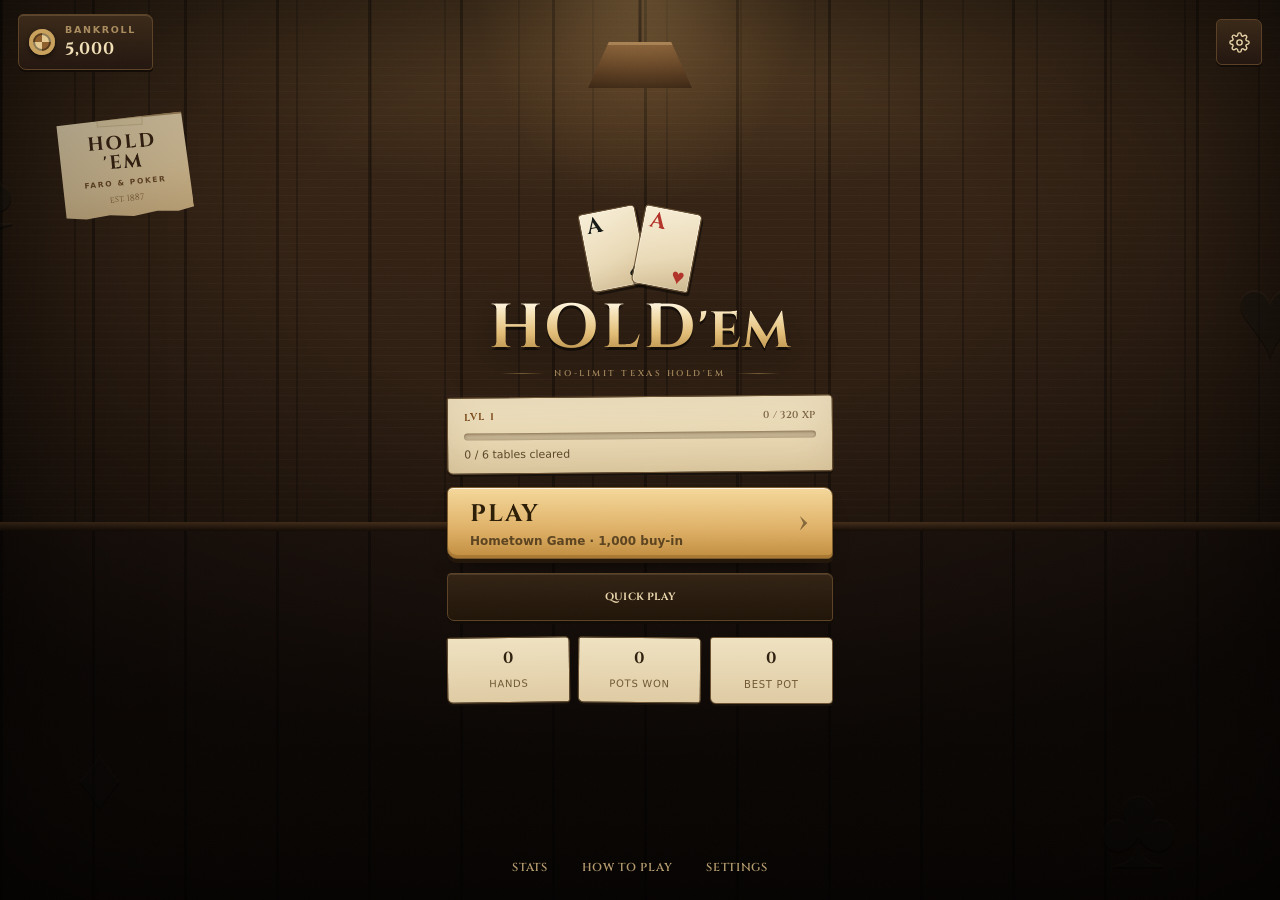
==== commit bdd694aa: "Replace the glossy theme with a hand-built saloon skin The old UI leaned on glass panels, blurred ba" ====
--- a/www/index.html
+++ b/www/index.html
@@ -3,7 +3,7 @@
 <head>
 <meta charset="utf-8">
 <meta name="viewport" content="width=device-width,initial-scale=1,maximum-scale=1,user-scalable=no,viewport-fit=cover">
-<meta name="theme-color" content="#070b0a">
+<meta name="theme-color" content="#1a110a">
 <meta name="mobile-web-app-capable" content="yes">
 <meta name="apple-mobile-web-app-capable" content="yes">
 <meta name="apple-mobile-web-app-status-bar-style" content="black-translucent">
@@ -13,6 +13,7 @@
 <link rel="icon" href="icon.svg" type="image/svg+xml">
 <link rel="apple-touch-icon" href="icon-192.png">
 <link rel="stylesheet" href="style.css">
+<link rel="stylesheet" href="skin.css">
 </head>
 <body>
 <main id="app">
@@ -25,6 +26,9 @@
       <span class="float f2">&#9829;</span>
       <span class="float f3">&#9830;</span>
       <span class="float f4">&#9827;</span>
+      <div class="lamp" aria-hidden="true"></div>
+      <div class="poster" aria-hidden="true"><b>HOLD 'EM</b><span>FARO &amp; POKER</span><i>est. 1887</i></div>
+      <div class="shelf" aria-hidden="true"></div>
     </div>
     <header class="top-bar">
       <div class="wallet">
@@ -101,6 +105,11 @@
     </header>
 
     <div id="tablewrap">
+      <div id="saloon" aria-hidden="true">
+        <span class="sconce l"></span><span class="sconce r"></span>
+        <span class="table-lamp"></span>
+      </div>
+      <div id="rail" aria-hidden="true"></div>
       <div id="felt"><span class="felt-mark" aria-hidden="true">&#9824;</span></div>
       <div id="center">
         <div id="pot"></div>
--- a/www/style.css
+++ b/www/style.css
@@ -208,32 +208,38 @@
 
 /* ---------------- cards ---------------- */
 .card{--cw:34px;position:relative;width:var(--cw);height:calc(var(--cw)*1.42);flex:none;
-  border-radius:calc(var(--cw)*.115);font-family:var(--serif);
-  background:linear-gradient(158deg,#fffdf7 0%,#f4efe2 55%,#e6dcc6 100%);
-  color:#161a17;box-shadow:0 3px 8px -2px rgba(0,0,0,.55),inset 0 0 0 1px rgba(0,0,0,.05);
+  border-radius:calc(var(--cw)*.1);font-family:var(--serif);
+  background:linear-gradient(160deg,#fffef9 0%,#f7f2e6 58%,#e9dfca 100%);
+  color:#141815;box-shadow:inset 0 1px 0 rgba(255,255,255,.7),
+    0 6px 14px -6px rgba(0,0,0,.65),inset 0 0 0 1px rgba(0,0,0,.06);
+  transform-style:preserve-3d;backface-visibility:hidden;
   transition:opacity .25s,box-shadow .25s,transform .25s}
-.card .r{position:absolute;left:8%;top:2%;font-style:normal;font-weight:700;
-  font-size:calc(var(--cw)*.44);line-height:1.15;letter-spacing:-.03em}
-.card .s{position:absolute;right:7%;bottom:2%;font-style:normal;line-height:1;font-size:calc(var(--cw)*.5)}
-.card.s1,.card.s2{color:#bc3a2e}
+.card .r{position:absolute;left:9%;top:3%;font-style:normal;font-weight:700;
+  font-size:calc(var(--cw)*.44);line-height:1.1;letter-spacing:-.03em}
+.card .s{position:absolute;right:7%;bottom:2%;font-style:normal;line-height:1;font-size:calc(var(--cw)*.52)}
+.card.s1,.card.s2{color:#c03a2d}
 .four .card.s2{color:#2a62a8}
 .four .card.s3{color:#2b7a4c}
-.card.back{background:linear-gradient(150deg,#8d2530,#5d1620 55%,#3d0d15);overflow:hidden;
-  box-shadow:0 3px 8px -2px rgba(0,0,0,.5),inset 0 0 0 1px rgba(255,255,255,.12)}
+.card.back{background:linear-gradient(150deg,#a03646,#6c1b29 55%,#420e17);overflow:hidden;
+  box-shadow:0 6px 14px -6px rgba(0,0,0,.6),inset 0 0 0 1px rgba(255,255,255,.14)}
 .card.back:before{content:"";position:absolute;inset:0;
-  background:repeating-linear-gradient(45deg,rgba(255,255,255,.075) 0 1px,transparent 1px 7px),
-    repeating-linear-gradient(-45deg,rgba(255,255,255,.075) 0 1px,transparent 1px 7px)}
-.card.back:after{content:"\2660";position:absolute;inset:9%;border-radius:calc(var(--cw)*.07);
-  border:1px solid rgba(226,189,119,.42);display:grid;place-items:center;
-  color:rgba(226,189,119,.55);font-size:calc(var(--cw)*.4);font-family:var(--serif)}
+  background:repeating-linear-gradient(45deg,rgba(255,255,255,.08) 0 1px,transparent 1px 7px),
+    repeating-linear-gradient(-45deg,rgba(255,255,255,.08) 0 1px,transparent 1px 7px)}
+.card.back:after{content:"\2660";position:absolute;inset:8%;border-radius:calc(var(--cw)*.06);
+  border:1px solid rgba(232,197,133,.5);display:grid;place-items:center;
+  color:rgba(246,222,170,.7);font-size:calc(var(--cw)*.42);font-family:var(--serif)}
 .card.empty{background:rgba(255,255,255,.035);box-shadow:none;border:1px dashed rgba(255,255,255,.12)}
-#board .card.empty{background:linear-gradient(180deg,rgba(0,0,0,.26),rgba(0,0,0,.16));
-  border:1px dashed rgba(226,189,119,.16);box-shadow:inset 0 2px 10px rgba(0,0,0,.35)}
-.card.dim{opacity:.3;filter:saturate(.4)}
-.card.hl{box-shadow:0 0 0 2px var(--gold),0 6px 16px -4px rgba(226,189,119,.5)}
-.card.deal{animation:dealIn .3s cubic-bezier(.2,.9,.3,1.1)}
-@keyframes dealIn{from{transform:translateY(-16px) scale(.86) rotate(-4deg);opacity:0}
-  to{transform:none;opacity:1}}
+#board .card.empty{background:linear-gradient(180deg,rgba(0,0,0,.16),rgba(0,0,0,.08));
+  border:1px solid rgba(255,255,255,.055);box-shadow:none;opacity:.6}
+.card.dim{opacity:.28;filter:saturate(.35)}
+.card.hl{box-shadow:0 0 0 2px var(--gold),0 10px 22px -6px rgba(232,197,133,.6)}
+.card.deal{animation:dealIn .4s cubic-bezier(.16,.9,.3,1.05) both}
+@keyframes dealIn{
+  0%{transform:translate3d(0,-30px,0) rotate(-7deg) scale(.84) rotateY(70deg);opacity:0}
+  55%{opacity:1}
+  100%{transform:none;opacity:1}}
+.mini{display:flex;gap:3px;flex:none}
+.mini .card{--cw:24px}
 .mini{display:flex;gap:3px;flex:none}
 .mini .card{--cw:24px}
 
@@ -250,73 +256,105 @@
   box-shadow:0 0 10px rgba(226,189,119,.5)}
 
 /* ---------------- table ---------------- */
-#tablewrap{position:relative;flex:1;min-height:0;width:min(1000px,100%);margin:0 auto}
-#felt{position:absolute;inset:4% 3.5% 10% 3.5%;border-radius:50%/44%;
+#table{background:
+  radial-gradient(ellipse 95% 60% at 50% -8%,rgba(38,104,82,.34),transparent 62%),
+  radial-gradient(ellipse 120% 80% at 50% 115%,rgba(0,0,0,.85),transparent 62%),
+  linear-gradient(180deg,#070b0a,#040706)}
+#table:before{content:"";position:absolute;inset:0;pointer-events:none;
+  background:radial-gradient(ellipse 55% 34% at 50% 10%,rgba(255,238,205,.06),transparent 72%)}
+#tablewrap{position:relative;flex:1;min-height:0;width:min(1080px,100%);margin:0 auto}
+#felt{position:absolute;inset:7.5% 3% 14%;border-radius:48% 48% 42% 42%/40% 40% 46% 46%;
   background:
-    radial-gradient(ellipse 60% 45% at 50% 32%,rgba(255,255,255,.13),transparent 62%),
-    radial-gradient(ellipse 85% 80% at 50% 50%,var(--felt-a) 0%,var(--felt-b) 52%,var(--felt-c) 100%);
-  box-shadow:inset 0 0 90px rgba(0,0,0,.62),inset 0 3px 0 rgba(255,255,255,.06),
-    0 34px 60px -28px rgba(0,0,0,.9);
-  border:2px solid rgba(226,189,119,.18)}
-#felt:before{content:"";position:absolute;inset:0;border-radius:inherit;opacity:.5;
+    radial-gradient(ellipse 58% 42% at 50% 28%,rgba(168,255,216,.16),transparent 62%),
+    radial-gradient(ellipse 80% 76% at 50% 46%,#17734f 0%,#0f5238 36%,#083424 66%,#04201a 100%);
+  box-shadow:
+    0 0 0 2px rgba(0,0,0,.7),
+    0 0 0 8px #251d15,
+    0 0 0 9px rgba(232,197,133,.6),
+    0 0 0 15px #101512,
+    0 0 0 16px rgba(0,0,0,.7),
+    0 44px 76px -32px rgba(0,0,0,.96),
+    inset 0 0 120px rgba(0,0,0,.55),
+    inset 0 3px 0 rgba(255,255,255,.09)}
+#felt:before{content:"";position:absolute;inset:0;border-radius:inherit;pointer-events:none;opacity:.85;
   background:
-    repeating-linear-gradient(42deg,rgba(255,255,255,.028) 0 2px,transparent 2px 5px),
-    repeating-linear-gradient(-42deg,rgba(0,0,0,.05) 0 2px,transparent 2px 6px)}
-#felt:after{content:"";position:absolute;inset:5.5%;border-radius:inherit;
-  border:1px solid rgba(226,189,119,.2);box-shadow:0 0 24px rgba(0,0,0,.35)}
-.felt-mark{position:absolute;left:50%;top:68%;transform:translate(-50%,-50%);
-  font-family:var(--serif);font-size:clamp(70px,18vw,150px);color:rgba(255,255,255,.028);
-  line-height:1;pointer-events:none}
-#center{position:absolute;left:50%;top:44%;transform:translate(-50%,-50%);
-  display:flex;flex-direction:column;align-items:center;gap:10px;width:84%;pointer-events:none}
-#pot{min-height:22px;font-size:10px;letter-spacing:.16em;color:rgba(255,255,255,.55);
-  display:flex;align-items:center;gap:7px;font-weight:700}
-#pot b{font-size:15px;letter-spacing:0;color:var(--gold-2);font-weight:700;
-  text-shadow:0 2px 8px rgba(0,0,0,.6)}
-#pot:empty{min-height:0}
-#board{display:flex;gap:clamp(3px,.9vw,7px)}
-#board .card{--cw:clamp(38px,11.6vw,60px)}
-#status{min-height:36px;max-width:min(340px,92%);text-align:center;font-size:12.5px;line-height:1.4;
-  color:rgba(255,255,255,.72);white-space:pre-line;text-shadow:0 2px 8px rgba(0,0,0,.7)}
+    repeating-linear-gradient(52deg,rgba(255,255,255,.022) 0 2px,transparent 2px 6px),
+    repeating-linear-gradient(-52deg,rgba(0,0,0,.05) 0 2px,transparent 2px 7px),
+    radial-gradient(ellipse 88% 66% at 50% 18%,rgba(255,255,255,.07),transparent 58%)}
+#felt:after{content:"";position:absolute;inset:6%;border-radius:inherit;pointer-events:none;
+  border:1px solid rgba(232,197,133,.26);
+  box-shadow:inset 0 0 46px rgba(0,0,0,.3),0 0 18px rgba(0,0,0,.25)}
+.felt-mark{position:absolute;left:50%;top:63%;transform:translate(-50%,-50%);
+  font-family:var(--serif);font-size:clamp(54px,15vw,118px);color:rgba(255,255,255,.035);
+  line-height:1;pointer-events:none;letter-spacing:.02em;text-shadow:0 2px 0 rgba(0,0,0,.25)}
+#center{position:absolute;left:50%;top:44.5%;transform:translate(-50%,-50%);
+  display:flex;flex-direction:column;align-items:center;gap:11px;width:86%;pointer-events:none}
+#pot{min-height:0;font-weight:700}
+#pot:not(:empty){display:inline-flex;align-items:center;gap:8px;padding:5px 13px 5px 7px;
+  border-radius:99px;background:rgba(3,11,8,.74);border:1px solid rgba(232,197,133,.32);
+  box-shadow:0 10px 24px -12px #000,inset 0 1px 0 rgba(255,255,255,.08);backdrop-filter:blur(6px)}
+#pot:before{content:"";width:16px;height:16px;border-radius:50%;flex:none;
+  background:conic-gradient(#f8e8c0 0 25%,#b0803a 0 50%,#f8e8c0 0 75%,#b0803a 0);
+  box-shadow:0 2px 0 #8a6427,0 4px 0 #a97c33,0 6px 7px rgba(0,0,0,.6)}
+#pot:empty:before{display:none}
+#pot span{font-size:8.5px;letter-spacing:.2em;color:rgba(255,255,255,.62);font-weight:800}
+#pot b{font-size:14.5px;letter-spacing:0;color:#f7e6bd}
+#pot.bump{animation:potBump .35s cubic-bezier(.2,1.4,.3,1)}
+#pot.collect{animation:potCollect .55s ease-in forwards}
+@keyframes potBump{0%{transform:scale(1)}45%{transform:scale(1.09)}100%{transform:scale(1)}}
+@keyframes potCollect{0%{transform:scale(1);opacity:1}100%{transform:scale(.72) translateY(-18px);opacity:0}}
+#board{display:flex;gap:clamp(4px,1.1vw,8px);perspective:900px}
+#board .card{--cw:clamp(44px,12.8vw,68px);border-radius:8px}
+#status{min-height:34px;margin-top:12px;max-width:min(340px,92%);text-align:center;font-size:12.5px;line-height:1.4;
+  color:rgba(255,255,255,.74);white-space:pre-line;text-shadow:0 2px 10px rgba(0,0,0,.85)}
 #status.big{color:#fff;font-weight:600;font-size:13.5px}
-
 #seats{position:absolute;inset:0}
 .seat{position:absolute;transform:translate(-50%,-50%);display:flex;flex-direction:column;
   align-items:center;transition:opacity .3s,filter .3s;z-index:2}
-.seat .hole{display:flex;gap:clamp(2px,.7vw,5px);margin-bottom:calc(var(--u)*-1.2);position:relative;z-index:1}
+.seat .hole{display:flex;gap:clamp(2px,.7vw,5px);margin-bottom:calc(var(--u)*-1.2);
+  position:relative;z-index:1;perspective:700px}
 .seat .hole .card{--cw:clamp(24px,7.2vw,38px)}
 .seat .hole .card:first-child{transform:rotate(-5deg)}
 .seat .hole .card:last-child{transform:rotate(5deg)}
 .seat .hole .card.deal{animation:none}
-.plate{position:relative;z-index:2;display:flex;align-items:center;gap:7px;
-  padding:5px 11px 5px 5px;border-radius:99px;max-width:48vw;
-  background:linear-gradient(180deg,rgba(16,24,21,.94),rgba(8,13,11,.96));
-  border:1px solid rgba(255,255,255,.11);
-  box-shadow:0 8px 20px -10px rgba(0,0,0,.9),inset 0 1px 0 rgba(255,255,255,.06);
+.plate{position:relative;z-index:2;display:flex;align-items:center;gap:8px;
+  padding:5px 12px 5px 5px;border-radius:99px;max-width:48vw;
+  background:linear-gradient(180deg,rgba(14,22,19,.96),rgba(6,11,9,.98));
+  border:1px solid rgba(255,255,255,.1);
+  box-shadow:0 10px 24px -12px rgba(0,0,0,.95),inset 0 1px 0 rgba(255,255,255,.08);
+  backdrop-filter:blur(8px);
   transition:box-shadow .25s,border-color .25s,transform .25s}
-.avatar{width:26px;height:26px;border-radius:50%;flex:none;display:grid;place-items:center;
+.avatar{width:28px;height:28px;border-radius:50%;flex:none;display:grid;place-items:center;
   font-size:11px;font-weight:800;color:#fff;letter-spacing:.02em;
-  box-shadow:inset 0 0 0 1px rgba(255,255,255,.22),0 2px 6px rgba(0,0,0,.5)}
+  box-shadow:inset 0 0 0 1.5px rgba(255,255,255,.3),0 0 0 2px rgba(0,0,0,.35),0 3px 8px rgba(0,0,0,.55);
+  transition:box-shadow .25s}
 .who{min-width:0;line-height:1.15}
 .nm{font-size:11.5px;font-weight:650;white-space:nowrap;overflow:hidden;text-overflow:ellipsis;max-width:30vw}
-.ch{font-size:10.5px;color:#a9b6b0;font-weight:600;letter-spacing:.01em}
-.seat.turn .plate{border-color:rgba(226,189,119,.7);
-  box-shadow:0 0 0 2px rgba(226,189,119,.22),0 0 26px -4px rgba(226,189,119,.6),inset 0 1px 0 rgba(255,255,255,.1);
+.ch{font-size:10.5px;color:#b6c2bb;font-weight:650;letter-spacing:.01em}
+.seat.turn .plate{border-color:rgba(246,214,155,.85);
+  box-shadow:0 0 0 2px rgba(226,189,119,.22),0 0 34px -6px rgba(226,189,119,.6),
+    inset 0 1px 0 rgba(255,255,255,.12);
   transform:translateY(-2px)}
-.seat.hero .plate{max-width:none;padding:6px 14px 6px 6px;border-color:rgba(226,189,119,.3)}
+.seat.turn .avatar{box-shadow:inset 0 0 0 1.5px rgba(255,255,255,.45),
+  0 0 0 2px rgba(246,214,155,.9),0 0 18px rgba(226,189,119,.55)}
+.seat.hero .plate{max-width:none;padding:6px 15px 6px 6px;border-color:rgba(232,197,133,.34)}
 .seat.hero .hole{margin-bottom:5px}
-.seat.hero .hole .card{--cw:clamp(46px,14.5vw,74px);
-  box-shadow:0 12px 26px -10px rgba(0,0,0,.9),inset 0 0 0 1px rgba(0,0,0,.05)}
+.seat.hero .hole .card:first-child{transform:rotate(-2.5deg)}
+.seat.hero .hole .card:last-child{transform:rotate(2.5deg)}
+.seat.hero .hole .card{--cw:clamp(48px,15vw,76px);
+  box-shadow:0 14px 28px -12px rgba(0,0,0,.95),inset 0 0 0 1px rgba(0,0,0,.05)}
 .seat.hero .plate{transform:none}
 .seat.hero.turn .plate{transform:translateY(-2px)}
-.seat.win .plate{background:linear-gradient(180deg,#f6e4b6,#dfb877);color:var(--gold-ink);
-  border-color:rgba(255,255,255,.5);box-shadow:0 0 30px -4px rgba(226,189,119,.75)}
-.seat.win .ch{color:rgba(34,26,8,.72)}
-.seat.fold{opacity:.45;filter:saturate(.5)}
+.seat.win .plate{background:linear-gradient(180deg,#fbecc6,#e0b878);color:var(--gold-ink);
+  border-color:rgba(255,255,255,.55);
+  box-shadow:0 0 34px -6px rgba(246,214,155,.85)}
+.seat.win .ch{color:rgba(34,26,8,.75)}
+.seat.win .hole .card{transform:translateY(-5px) scale(1.03)}
+.seat.fold{opacity:.42;filter:saturate(.45)}
 .seat.fold .hole{visibility:hidden}
-.seat.out{opacity:.25}
+.seat.out{opacity:.22}
 .seat.out .hole{visibility:hidden}
-.dealer{position:absolute;right:-9px;top:-9px;width:19px;height:19px;border-radius:50%;
+.dealer{position:absolute;right:-9px;top:-9px;width:20px;height:20px;border-radius:50%;
   background:linear-gradient(180deg,#fffdf6,#e8dfc9);color:#151816;font-size:10px;font-weight:800;
   display:grid;place-items:center;box-shadow:0 2px 6px rgba(0,0,0,.6);border:1px solid rgba(0,0,0,.25)}
 .dealer[hidden]{display:none}
@@ -328,7 +366,7 @@
 .tag:empty{display:none}
 .seat.hero .tag{margin-top:4px}
 .read{position:absolute;z-index:3;bottom:100%;left:50%;transform:translateX(-50%);margin-bottom:2px;font-size:9px;font-weight:600;
-  letter-spacing:.02em;color:rgba(226,189,119,.75);white-space:nowrap;text-shadow:0 1px 4px #000}
+  letter-spacing:.02em;color:rgba(232,197,133,.78);white-space:nowrap;text-shadow:0 1px 4px #000}
 .read:empty{display:none}
 .seat.acting .plate:after{content:"";position:absolute;right:-7px;top:50%;width:6px;height:6px;
   margin-top:-3px;border-radius:50%;background:var(--gold);
@@ -336,39 +374,36 @@
 @keyframes blink{0%,100%{opacity:.25}50%{opacity:1}}
 .say{position:absolute;bottom:calc(100% + 14px);left:50%;transform:translate(-50%,6px);
   max-width:min(210px,56vw);padding:6px 10px;border-radius:11px;font-size:11px;line-height:1.3;
-  background:rgba(247,244,235,.96);color:#17201c;border:1px solid rgba(0,0,0,.1);
-  box-shadow:0 8px 20px -8px rgba(0,0,0,.8);opacity:0;pointer-events:none;
+  background:rgba(250,247,238,.97);color:#17201c;border:1px solid rgba(0,0,0,.1);
+  box-shadow:0 10px 22px -10px rgba(0,0,0,.85);opacity:0;pointer-events:none;
   transition:opacity .2s,transform .2s;white-space:nowrap;overflow:hidden;text-overflow:ellipsis;z-index:5}
 .say:after{content:"";position:absolute;left:50%;bottom:-5px;width:8px;height:8px;
   transform:translateX(-50%) rotate(45deg);background:inherit;border-right:1px solid rgba(0,0,0,.1);
   border-bottom:1px solid rgba(0,0,0,.1)}
 .say.on{opacity:1;transform:translate(-50%,0)}
+.say.tell{background:linear-gradient(180deg,rgba(30,36,32,.97),rgba(12,17,14,.98));
+  color:#e9dcc0;border-color:rgba(226,189,119,.55);font-style:italic;font-size:10.5px;
+  box-shadow:0 10px 22px -10px rgba(0,0,0,.9),inset 0 1px 0 rgba(255,255,255,.07)}
+.say.tell:after{background:rgba(12,17,14,.98);border-color:rgba(226,189,119,.55)}
 .seat.hero .say{bottom:calc(100% + 22px)}
 
 #bets{position:absolute;inset:0;pointer-events:none;z-index:1}
-.bet{position:absolute;transform:translate(-50%,-50%);font-size:11px;font-weight:700;
-  padding:2px 8px;border-radius:99px;background:rgba(4,10,8,.72);
-  color:var(--gold-2);border:1px solid rgba(226,189,119,.3);
-  box-shadow:0 4px 12px -6px #000;backdrop-filter:blur(3px);white-space:nowrap}
-.bet:before{content:"";display:inline-block;width:7px;height:7px;border-radius:50%;margin-right:5px;
-  background:conic-gradient(#f3dda9 0 25%,#b98f45 0 50%,#f3dda9 0 75%,#b98f45 0);
-  box-shadow:inset 0 0 0 2px #dcb978;vertical-align:1px}
-.bet:empty{display:none}
-
-.banner{position:absolute;left:50%;top:38%;transform:translate(-50%,-50%) scale(.94);
-  text-align:center;z-index:8;pointer-events:none;opacity:0;transition:opacity .3s,transform .35s}
-.banner.on{opacity:1;transform:translate(-50%,-50%) scale(1)}
-.banner b{display:block;font-family:var(--serif);font-size:clamp(24px,7vw,40px);font-weight:600;
-  background:linear-gradient(180deg,#fff7e2,#f0d49c 50%,#c99a4e);
-  -webkit-background-clip:text;background-clip:text;color:transparent;
-  filter:drop-shadow(0 6px 18px rgba(0,0,0,.75))}
-.banner span{display:block;margin-top:2px;font-size:12px;color:rgba(255,255,255,.75);
-  text-shadow:0 2px 10px #000;letter-spacing:.02em}
-.banner.lose b{background:linear-gradient(180deg,#fff,#d9dfdb 50%,#9aa6a0);
-  -webkit-background-clip:text;background-clip:text}
-
-/* ---------------- action bar ---------------- */
-#actions{flex:none;width:min(620px,100%);margin:0 auto;padding:8px 14px calc(12px + var(--safe-b))}
+.bet{position:absolute;display:flex;align-items:center;gap:6px;
+  transform:translate(-50%,-50%) scale(.84);opacity:0;pointer-events:none;
+  font-size:10.5px;font-weight:700;letter-spacing:.01em;color:#f7e6bd;
+  padding:4px 9px 4px 6px;border-radius:10px;
+  background:rgba(3,10,8,.8);border:1px solid rgba(232,197,133,.34);
+  box-shadow:0 6px 16px -8px #000,inset 0 1px 0 rgba(255,255,255,.06);
+  backdrop-filter:blur(4px);white-space:nowrap;
+  transition:opacity .18s ease,transform .22s cubic-bezier(.2,1.3,.3,1)}
+.bet.on{opacity:1;transform:translate(-50%,-50%) scale(1)}
+.bet:before{content:"";width:13px;height:13px;border-radius:50%;flex:none;
+  background:conic-gradient(#f8e8c0 0 25%,#b0803a 0 50%,#f8e8c0 0 75%,#b0803a 0);
+  box-shadow:0 2px 0 #8a6427,0 4px 0 #a97c33,0 5px 5px rgba(0,0,0,.55)}
+.bet.allin{border-color:rgba(246,214,155,.75);color:#fff3d2;
+  box-shadow:0 0 22px -6px rgba(232,197,133,.7),0 6px 16px -8px #000}
+#actions{flex:none;width:min(640px,100%);margin:0 auto;padding:10px 14px calc(14px + var(--safe-b));
+  background:linear-gradient(180deg,transparent,rgba(3,7,6,.75) 32%)}
 #hint{height:30px;display:flex;align-items:center;justify-content:center;gap:8px;
   font-size:12px;color:var(--mute);margin-bottom:7px;white-space:nowrap;overflow:hidden}
 #hint b{color:var(--ink);font-weight:650}
@@ -377,13 +412,19 @@
   transition:width .4s ease}
 #hint .muted{color:var(--mute2);font-size:11.5px}
 #btns[hidden],#raisePanel[hidden],#nextBtn[hidden]{display:none}
-.act{flex:1;height:54px;font-size:15.5px;padding:0 8px;border-radius:14px}
-.act.fold{background:linear-gradient(180deg,#241a19,#191110);border-color:rgba(211,72,60,.26);
-  color:#e9a59d}
-.act.call{background:linear-gradient(180deg,#1c2823,#121a17)}
-.act.raise{background:linear-gradient(180deg,#f9ecc8,#e6c184 40%,#cf9f55);color:var(--gold-ink);
-  border-color:rgba(255,255,255,.35);
-  box-shadow:0 1px 0 rgba(255,255,255,.65) inset,0 10px 22px -12px rgba(226,189,119,.7)}
+#btns{gap:8px}
+.act{flex:1;height:56px;font-size:15.5px;padding:0 8px;border-radius:17px;font-weight:700;
+  letter-spacing:.01em}
+.act.fold{background:linear-gradient(180deg,#2a1c1a,#1b1110);border-color:rgba(211,72,60,.3);
+  color:#f0b0a8}
+.act.call{background:linear-gradient(180deg,#243329,#16211b);border-color:rgba(255,255,255,.14)}
+.act.raise{background:linear-gradient(180deg,#fff0cb,#e9c489 44%,#cf9f55);color:#241a06;
+  border-color:rgba(255,255,255,.4);
+  box-shadow:0 1px 0 rgba(255,255,255,.8) inset,0 14px 26px -14px rgba(232,197,133,.9)}
+#actions.your-turn .act.raise{animation:raiseGlow 2.6s ease-in-out infinite}
+@keyframes raiseGlow{
+  0%,100%{box-shadow:0 0 18px -8px rgba(232,197,133,.6),0 1px 0 rgba(255,255,255,.8) inset}
+  50%{box-shadow:0 0 32px -6px rgba(246,216,160,.95),0 1px 0 rgba(255,255,255,.85) inset}}
 #raisePanel{display:flex;flex-direction:column;gap:9px;
   background:linear-gradient(180deg,rgba(18,26,23,.96),rgba(9,14,12,.98));
   border:1px solid var(--line2);border-radius:19px;padding:12px;
@@ -491,3 +532,25 @@
   .ch{font-size:11.5px}
   .avatar{width:30px;height:30px;font-size:12px}
 }
+
+.screen.on{animation:screenIn .26s ease-out}
+@keyframes screenIn{from{opacity:0;transform:translateY(6px)}to{opacity:1;transform:none}}
+.seat.turn .plate{animation:turnPulse 2.4s ease-in-out infinite}
+@keyframes turnPulse{
+  0%,100%{box-shadow:0 0 0 2px rgba(226,189,119,.18),0 0 26px -8px rgba(226,189,119,.5),inset 0 1px 0 rgba(255,255,255,.1)}
+  50%{box-shadow:0 0 0 2px rgba(246,214,155,.4),0 0 40px -6px rgba(246,216,160,.75),inset 0 1px 0 rgba(255,255,255,.14)}}
+.seat.win .plate{animation:winGlow 1.3s ease-in-out infinite}
+@keyframes winGlow{
+  0%,100%{box-shadow:0 0 26px -8px rgba(246,214,155,.7)}
+  50%{box-shadow:0 0 46px -4px rgba(250,228,176,1)}}
+.card.hl{animation:hlPulse 1.6s ease-in-out infinite}
+@keyframes hlPulse{
+  0%,100%{box-shadow:0 0 0 2px rgba(232,197,133,.85),0 10px 22px -6px rgba(232,197,133,.45)}
+  50%{box-shadow:0 0 0 2px #f7e6bd,0 14px 30px -6px rgba(246,216,160,.8)}}
+
+@media (max-width:520px){
+  #center{top:43%}
+  #status{max-width:min(300px,88%);padding:4px 11px;border-radius:99px;
+    background:rgba(3,10,8,.55);border:1px solid rgba(255,255,255,.07)}
+  #board .card.empty{opacity:.75;background:linear-gradient(180deg,rgba(0,0,0,.2),rgba(0,0,0,.1))}
+}
--- a/www/skin.css
+++ b/www/skin.css
@@ -0,0 +1,391 @@
+/* ============================================================
+   HANDMADE SALOON SKIN
+   Wood, leather, brass and printed paper instead of gloss and
+   blur. Loaded after style.css and overrides the glossy theme.
+   ============================================================ */
+@font-face{font-family:"Cinzel Local";src:url("DisplaySerif.ttf") format("truetype");font-display:swap}
+
+:root{
+  --display:"Cinzel Local","Cinzel","Iowan Old Style",Palatino,Georgia,serif;
+  --paper:#efe3c6; --paper-2:#e3d1aa; --paper-3:#d6c095;
+  --ink-dark:#2a1d10; --ink-soft:#5b4527; --walnut:#2a1c11; --leather:#3a2717;
+  --brass:#c9a15c; --brass-hi:#f0d9a4; --oxblood:#6d2a22;
+  --grain:url("data:image/svg+xml,%3Csvg xmlns='http://www.w3.org/2000/svg' width='140' height='140'%3E%3Cfilter id='n'%3E%3CfeTurbulence type='fractalNoise' baseFrequency='.85' numOctaves='4' stitchTiles='stitch'/%3E%3C/filter%3E%3Crect width='140' height='140' filter='url(%23n)' opacity='.55'/%3E%3C/svg%3E");
+}
+body{background:#1a110a}
+body:after{content:"";position:fixed;inset:0;pointer-events:none;z-index:900;
+  background-image:var(--grain);opacity:.05;mix-blend-mode:overlay}
+
+/* ---------------- menu room ---------------- */
+#menu{background:#191008}
+.menu-bg{background:
+  radial-gradient(ellipse 72% 46% at 50% -6%,rgba(255,196,112,.2),transparent 62%),
+  repeating-linear-gradient(90deg,rgba(0,0,0,.24) 0 2px,transparent 2px 74px),
+  repeating-linear-gradient(0deg,rgba(255,255,255,.024) 0 1px,transparent 1px 8px),
+  linear-gradient(180deg,#3c2918 0%,#2b1c11 54%,#1c120a 100%)}
+.menu-bg:before{content:"";position:absolute;inset:0;
+  background:
+    repeating-linear-gradient(90deg,rgba(0,0,0,.34) 0 3px,transparent 3px 92px),
+    linear-gradient(180deg,transparent 58%,rgba(0,0,0,.28) 58.4%,#241710 59%,#160e08 100%);
+  box-shadow:inset 0 0 140px rgba(0,0,0,.6)}
+.menu-bg:after{content:"";position:absolute;inset:0;
+  background:radial-gradient(ellipse 78% 58% at 50% 26%,transparent 34%,rgba(0,0,0,.62) 100%)}
+.menu-bg .glow{display:none}
+.float{font-family:var(--display);color:rgba(240,217,164,.045);
+  text-shadow:0 2px 0 rgba(0,0,0,.4)}
+
+.lamp{position:absolute;left:50%;top:0;width:3px;height:58px;background:#120b06;
+  transform:translateX(-50%);transform-origin:50% 0;animation:sway 9s ease-in-out infinite}
+.lamp:before{content:"";position:absolute;left:50%;bottom:-30px;width:104px;height:46px;
+  transform:translateX(-50%);clip-path:polygon(20% 0,80% 0,100% 100%,0 100%);
+  background:linear-gradient(180deg,#7a5430,#4a2f18 62%,#2b1a0d);
+  box-shadow:inset 0 3px 0 rgba(255,220,160,.28),0 8px 18px -6px rgba(0,0,0,.9)}
+.lamp:after{content:"";position:absolute;left:50%;bottom:-150px;width:340px;height:240px;
+  transform:translateX(-50%);background:radial-gradient(ellipse at 50% 0%,rgba(255,206,132,.26),rgba(255,190,110,.08) 42%,transparent 70%)}
+@keyframes sway{0%,100%{transform:translateX(-50%) rotate(-1.2deg)}50%{transform:translateX(-50%) rotate(1.2deg)}}
+
+.poster{position:absolute;left:4.5%;top:13%;width:132px;padding:14px 10px 12px;
+  transform:rotate(-5.5deg);text-align:center;color:#3a2413;
+  background:linear-gradient(170deg,#e8d7b2,#d9c196 62%,#c8ab7c);
+  clip-path:polygon(2% 3%,97% 0,100% 96%,88% 99%,72% 97%,54% 100%,36% 97%,18% 99%,3% 96%);
+  box-shadow:0 12px 26px -12px #000;
+  border-top:2px solid rgba(90,60,30,.35)}
+.poster b{display:block;font-family:var(--display);font-size:19px;letter-spacing:.1em;line-height:1.05}
+.poster span{display:block;margin-top:5px;font-size:7.5px;letter-spacing:.22em;font-weight:700;color:#6b4a28}
+.poster i{display:block;margin-top:3px;font-family:var(--display);font-style:normal;font-size:9px;color:#7d5a33}
+.poster:after{content:"";position:absolute;left:50%;top:-7px;width:44px;height:12px;transform:translateX(-50%) rotate(2deg);
+  background:rgba(226,205,160,.5);border:1px solid rgba(120,90,50,.2)}
+.shelf{position:absolute;left:0;right:0;top:58%;height:9px;
+  background:linear-gradient(180deg,#5a3d23,#2f1e10 70%,#1a1008);
+  box-shadow:0 6px 12px -6px rgba(0,0,0,.9)}
+
+/* brand */
+.logo h1{font-family:var(--display);font-weight:700;letter-spacing:.06em;
+  filter:drop-shadow(0 3px 0 rgba(0,0,0,.55)) drop-shadow(0 10px 22px rgba(0,0,0,.55))}
+.logo-card{background:linear-gradient(160deg,#f8efd8,#e9d9b6 60%,#d3bd93);
+  border:1px solid #6b5232;border-radius:4px 5px 3px 6px;
+  box-shadow:2px 3px 0 rgba(0,0,0,.45),inset 0 0 0 1px rgba(255,255,255,.35)}
+.logo-card .lr,.logo-card .ls{font-family:var(--display)}
+.rule i{background:linear-gradient(90deg,transparent,rgba(201,161,92,.5),transparent)}
+.rule span{font-family:var(--display);font-size:8.5px;letter-spacing:.3em;color:#a98c5f}
+
+/* wallet tag */
+.wallet{background:linear-gradient(180deg,#3b2a19,#241710);border:1px solid #5c4227;
+  border-radius:5px 7px 4px 8px;box-shadow:0 2px 0 #120b06,inset 0 1px 0 rgba(255,220,170,.16)}
+.wallet small{color:#a98c5f;letter-spacing:.18em}
+.wallet b{font-family:var(--display);color:#f1dfb6;letter-spacing:.04em}
+.chip-dot{background:conic-gradient(#e4c98f 0 25%,#8d5f2c 0 50%,#e4c98f 0 75%,#8d5f2c 0);
+  box-shadow:inset 0 0 0 4px #c9a15c,inset 0 0 0 6px rgba(0,0,0,.4),0 2px 5px rgba(0,0,0,.6)}
+.icon-btn{background:linear-gradient(180deg,#3a2918,#231610);border:1px solid #5a4026;
+  border-radius:5px 7px 4px 6px;box-shadow:0 2px 0 #120b06;backdrop-filter:none;color:#e8d4a8}
+.ghost{color:#b49a6d;font-family:var(--display);letter-spacing:.05em;font-size:13px}
+
+/* ledger card */
+.level-card{background:linear-gradient(180deg,#f1e4c4,#e0cda4);color:var(--ink-dark);
+  border:1px solid #6b5232;border-radius:3px 5px 4px 6px;backdrop-filter:none;
+  box-shadow:0 2px 0 #17100a,inset 0 0 40px rgba(120,88,40,.14);transform:rotate(-.5deg)}
+.level-top{color:#7d4d1e;font-family:var(--display);letter-spacing:.12em;font-size:10px}
+.level-top span:last-child{color:#7a6240;letter-spacing:.04em}
+.level-bar{background:rgba(70,48,24,.22);box-shadow:inset 0 1px 3px rgba(70,40,10,.5)}
+.level-bar i{background:linear-gradient(90deg,#8a5620,#b87c33 70%,#d3a15c);box-shadow:none}
+.level-bottom{color:#5c4629;font-size:11px}
+
+/* stamped buttons */
+.btn{font-family:var(--display);font-weight:700;letter-spacing:.06em;font-size:13.5px;
+  text-transform:uppercase;border-radius:4px 6px 3px 7px;height:52px;
+  background:linear-gradient(180deg,#ecdcb8,#dcc79b 58%,#cbb07c);
+  color:#31220f;border:1px solid #6d5331;
+  box-shadow:inset 0 1px 0 rgba(255,255,255,.55),inset 0 -2px 0 rgba(90,60,30,.25),
+    0 3px 0 #17100a,0 10px 18px -10px rgba(0,0,0,.85)}
+.btn:active{transform:translateY(2px);box-shadow:inset 0 1px 0 rgba(255,255,255,.4),0 1px 0 #17100a}
+.btn.primary{background:linear-gradient(180deg,#f4d89a,#dfb168 58%,#c08c3f);color:#2d1e08;
+  border-color:#7a5a2a;box-shadow:inset 0 1px 0 rgba(255,255,255,.7),inset 0 -3px 0 rgba(110,70,20,.3),
+    0 4px 0 #23160a,0 16px 26px -14px rgba(0,0,0,.9)}
+.btn.glass{background:linear-gradient(180deg,#332415,#211509);color:#e9d5ac;border-color:#5c4227;
+  box-shadow:0 3px 0 #120b06,inset 0 1px 0 rgba(255,220,170,.12);backdrop-filter:none}
+.btn.danger{color:#f0b7a8;border-color:#7a3b30;background:linear-gradient(180deg,#3a211b,#25120e)}
+.btn.ghost-wide{background:transparent;border-color:#5c4227;color:#b49a6d;box-shadow:none}
+.play-btn{height:72px;border-radius:6px 9px 5px 10px}
+.pb-main b{font-family:var(--display);font-weight:700;letter-spacing:.08em;font-size:24px;text-transform:uppercase}
+.pb-main small{font-family:var(--sans);text-transform:none;letter-spacing:0;color:rgba(46,32,12,.72);font-weight:600}
+.pb-arrow{font-family:var(--display);opacity:.5}
+.two .btn{height:48px;font-size:10.5px;letter-spacing:.02em;padding:0 9px;white-space:nowrap;line-height:1.15}
+.mini-stats div{background:linear-gradient(180deg,#efe2c1,#dfcba3);border:1px solid #6b5232;
+  border-radius:3px 5px 4px 6px;color:#2f2110;box-shadow:0 2px 0 #17100a}
+.mini-stats div:nth-child(1){transform:rotate(-.7deg)}
+.mini-stats div:nth-child(2){transform:rotate(.5deg)}
+.mini-stats b{font-family:var(--display);letter-spacing:.03em}
+.mini-stats span{color:#6f5834}
+.menu-foot button{font-family:var(--display);letter-spacing:.06em;font-size:11.5px;color:#b49a6d;
+  text-transform:uppercase;border-radius:3px}
+.menu-foot button:active{background:rgba(240,217,164,.08);color:#f0d9a4}
+
+/* ---------------- paper pages ---------------- */
+.bar h2{font-family:var(--display);font-size:14px;letter-spacing:.12em;text-transform:uppercase;color:#e8d4a8}
+.panel{background:linear-gradient(175deg,#f2e5c6,#e3d1a9 72%,#d8c298);
+  color:var(--ink-dark);border:1px solid #6b5232;border-radius:4px 7px 5px 8px;
+  padding:18px 18px 32px;margin:8px auto 24px;
+  box-shadow:0 3px 0 #17100a,0 20px 40px -24px #000,inset 0 0 60px rgba(120,88,40,.12)}
+.panel p,.lead{color:#4a3823}
+.panel h3{font-family:var(--display);color:#2e2011;letter-spacing:.05em}
+.note{color:#6b5533}
+.group{background:rgba(120,90,50,.08);border:1px solid #b79b6b;border-radius:4px;padding:2px 14px}
+.group-t{color:#7a5f38}
+.set{border-bottom:1px solid rgba(90,64,34,.28)}
+.set label,.set .lab{color:#2e2011}
+.set .desc{color:#6b5533}
+.seg,.mode-toggle{background:rgba(90,64,34,.16);border:1px solid #b79b6b;border-radius:4px}
+.seg button,.mode-toggle button{color:#6b5533;border-radius:3px;font-family:var(--display);
+  letter-spacing:.05em;font-size:11.5px;text-transform:uppercase}
+.seg button.on,.mode-toggle button.on{background:linear-gradient(180deg,#f4d89a,#d8aa60);color:#2d1e08;
+  box-shadow:0 1px 0 rgba(255,255,255,.5),inset 0 -2px 0 rgba(110,70,20,.25)}
+.txt{background:#fbf4e0;border:1px solid #b79b6b;color:#2e2011;border-radius:3px}
+.stats-group{padding:2px 16px}
+.stat-row{color:#5c4629;border-bottom:1px solid rgba(90,64,34,.24)}
+.stat-row b{color:#2e2011;font-family:var(--display);letter-spacing:.03em}
+
+/* table cards on paper */
+.map-card{background:linear-gradient(120deg,#f7edd6,#ecdcb8);border:1px solid #b79b6b;
+  border-radius:4px 7px 5px 8px;color:#2e2011;
+  box-shadow:0 3px 0 rgba(23,16,10,.8),0 10px 22px -16px #000}
+.map-card:before{background:linear-gradient(90deg,var(--acc),transparent 46%);opacity:.22}
+.map-card.cleared{border-color:var(--acc)}
+.map-name{font-family:var(--display);color:#2b1d10;letter-spacing:.02em}
+.map-room{color:#6b5533}
+.map-meta{color:#54401f}
+.map-meta span{background:rgba(120,90,50,.12);border-color:#c0a476;border-radius:3px}
+.map-glyph{border-radius:4px 6px 3px 7px;box-shadow:inset 0 0 0 1px rgba(255,255,255,.25)}
+.map-card.locked{opacity:.6}
+
+/* ---------------- cards ---------------- */
+.card{background:linear-gradient(160deg,#fbf2dc 0%,#f1e2c2 62%,#e2cda6 100%);
+  border:1px solid rgba(74,52,26,.45);border-radius:calc(var(--cw)*.12);
+  box-shadow:inset 0 0 0 1px rgba(255,255,255,.45),0 4px 0 -1px rgba(90,64,34,.35),
+    0 8px 16px -8px rgba(0,0,0,.7);color:#1e1710}
+.card .r,.card .s{font-family:var(--serif)}
+.card.s1,.card.s2{color:#a32f24}
+.card.back{background:
+  repeating-linear-gradient(45deg,rgba(240,217,164,.1) 0 2px,transparent 2px 8px),
+  repeating-linear-gradient(-45deg,rgba(240,217,164,.1) 0 2px,transparent 2px 8px),
+  linear-gradient(150deg,#7d2b33,#561820 60%,#360c12)}
+.card.back:after{border:1px solid rgba(240,217,164,.45);border-radius:calc(var(--cw)*.05);
+  color:rgba(244,224,178,.75)}
+.card.empty{background:rgba(255,255,255,.03);border:1px dashed rgba(240,217,164,.22);box-shadow:none}
+#board .card.empty{background:rgba(0,0,0,.12);border:1px solid rgba(240,217,164,.12);opacity:.55}
+.card.hl{box-shadow:0 0 0 2px var(--brass-hi),0 8px 18px -6px rgba(0,0,0,.8)}
+
+/* ---------------- the room ---------------- */
+#table{background:
+  radial-gradient(ellipse 60% 34% at 50% -6%,rgba(255,198,116,.16),transparent 64%),
+  repeating-linear-gradient(90deg,rgba(0,0,0,.26) 0 2px,transparent 2px 84px),
+  repeating-linear-gradient(0deg,rgba(255,255,255,.02) 0 1px,transparent 1px 9px),
+  linear-gradient(180deg,#332213 0%,#241708 55%,#150d06 100%)}
+#table:before{background:
+  repeating-linear-gradient(90deg,rgba(0,0,0,.4) 0 3px,transparent 3px 104px),
+  radial-gradient(ellipse 70% 46% at 50% 8%,rgba(255,206,132,.14),transparent 66%);
+  opacity:1}
+#table:after{content:"";position:absolute;left:0;right:0;bottom:0;height:16%;pointer-events:none;
+  background:linear-gradient(180deg,rgba(0,0,0,.5),#0d0804 70%);
+  border-top:1px solid rgba(240,217,164,.1)}
+.table-bar{background:linear-gradient(180deg,#2b1c10,#1d1209);
+  border-bottom:1px solid rgba(240,217,164,.12);box-shadow:0 6px 14px -10px #000}
+.goal-top{color:#a98c5f;font-family:var(--display);font-size:9.5px;letter-spacing:.12em;text-transform:uppercase}
+.goal-top b{color:#f0d9a4;font-size:10.5px}
+.goal-bar{background:rgba(0,0,0,.55);border:1px solid rgba(240,217,164,.12)}
+.goal-bar i{background:linear-gradient(90deg,#8a5620,#d3a15c);box-shadow:none}
+
+#saloon{position:absolute;inset:0;z-index:0;pointer-events:none;overflow:hidden}
+.sconce{position:absolute;top:4%;width:24px;height:32px;border-radius:50% 50% 18% 18%;
+  background:radial-gradient(ellipse at 50% 32%,#ffd79a,#d19a4c 42%,#5a3a1b 74%);
+  box-shadow:0 0 34px 10px rgba(255,190,110,.16),inset 0 -6px 10px rgba(0,0,0,.4)}
+.sconce.l{left:5%}
+.sconce.r{right:5%}
+.table-lamp{position:absolute;left:50%;top:0;width:2px;height:34px;background:#100a05;transform:translateX(-50%)}
+.table-lamp:before{content:"";position:absolute;left:50%;bottom:-22px;width:88px;height:34px;
+  transform:translateX(-50%);clip-path:polygon(22% 0,78% 0,100% 100%,0 100%);
+  background:linear-gradient(180deg,#6d4a2a,#3c2714 70%,#22140a);
+  box-shadow:inset 0 2px 0 rgba(255,220,160,.25)}
+.table-lamp:after{content:"";position:absolute;left:50%;bottom:-70px;width:300px;height:130px;
+  transform:translateX(-50%);background:radial-gradient(ellipse at 50% 0%,rgba(255,206,132,.18),transparent 70%)}
+
+#rail{position:absolute;inset:6.4% 1.2% 12.4%;z-index:0;pointer-events:none;
+  border-radius:48% 52% 45% 55%/44% 42% 58% 56%;
+  background:
+    repeating-linear-gradient(93deg,rgba(0,0,0,.2) 0 1px,transparent 1px 5px),
+    radial-gradient(ellipse at 50% 0%,#5e4329 0%,#3a2717 48%,#20140b 100%);
+  box-shadow:inset 0 2px 0 rgba(255,220,170,.14),inset 0 -10px 22px rgba(0,0,0,.6),
+    0 34px 60px -26px #000}
+#rail:after{content:"";position:absolute;inset:4.5%;border-radius:inherit;
+  border:3px dotted rgba(240,214,160,.28)}
+
+#felt{inset:8.6% 3.4% 15%;z-index:1;
+  border-radius:47% 53% 44% 56%/43% 41% 59% 57%;
+  background:
+    radial-gradient(ellipse 52% 38% at 50% 26%,rgba(255,240,200,.14),transparent 62%),
+    repeating-linear-gradient(46deg,rgba(255,255,255,.02) 0 1px,transparent 1px 4px),
+    repeating-linear-gradient(-46deg,rgba(0,0,0,.055) 0 1px,transparent 1px 5px),
+    radial-gradient(ellipse 84% 78% at 50% 46%,#1d7352 0%,#135339 38%,#0b3828 68%,#05241b 100%);
+  box-shadow:inset 0 0 0 1px rgba(0,0,0,.55),inset 0 0 96px rgba(0,0,0,.5),
+    0 26px 54px -26px #000}
+#felt:before{opacity:1;background:none;border:2px dashed rgba(240,222,178,.22);
+  border-radius:inherit;inset:12px;box-shadow:inset 0 0 40px rgba(0,0,0,.3)}
+#felt:after{inset:3.4%;border:1px solid rgba(240,214,160,.18);border-radius:inherit;
+  box-shadow:inset 0 0 26px rgba(0,0,0,.32)}
+.felt-mark{font-family:var(--display);color:rgba(240,226,190,.05);transform:translate(-50%,-50%) rotate(-3deg)}
+
+/* pot and bets in brass and clay */
+#pot:not(:empty){background:linear-gradient(180deg,#4a3520,#2a1c10);
+  border:1px solid #7a5b32;border-radius:4px 7px 4px 6px;
+  box-shadow:0 2px 0 #120b06,inset 0 1px 0 rgba(255,220,170,.18)}
+#pot span{font-family:var(--display);color:#b49a6d;letter-spacing:.22em}
+#pot b{font-family:var(--display);color:#f4dfb2;letter-spacing:.04em}
+#pot:before{background:conic-gradient(#f0d9a4 0 25%,#8d5f2c 0 50%,#f0d9a4 0 75%,#8d5f2c 0);
+  box-shadow:0 2px 0 #6b4a22,0 4px 0 #8a6330,0 5px 6px rgba(0,0,0,.6)}
+.bet{background:linear-gradient(180deg,#4a3520,#281a0f);border:1px solid #7a5b32;
+  border-radius:3px 5px 3px 6px;box-shadow:0 2px 0 #120b06,inset 0 1px 0 rgba(255,220,170,.14)}
+.bet:before{background:conic-gradient(#f0d9a4 0 25%,#8d5f2c 0 50%,#f0d9a4 0 75%,#8d5f2c 0);
+  box-shadow:0 2px 0 #6b4a22,0 4px 0 #8a6330}
+.bet.allin{border-color:#c9a15c;color:#ffeec4}
+#status{font-family:var(--display);color:rgba(242,232,206,.78);letter-spacing:.05em;font-size:11px}
+#status.big{color:#f6ebd0;font-size:12.5px}
+
+/* seats: walnut plaques, not glass pods */
+.plate{background:linear-gradient(180deg,#3d2b1a,#261810);border:1px solid #5e4327;
+  border-radius:4px 8px 4px 7px;backdrop-filter:none;padding:5px 12px 5px 5px;
+  box-shadow:0 3px 0 #120b06,inset 0 1px 0 rgba(255,220,170,.16)}
+.nm{font-family:var(--display);letter-spacing:.05em;color:#f0dfb8;font-weight:700}
+.ch{color:#c3ab80}
+.avatar{border-radius:3px;box-shadow:inset 0 0 0 1px rgba(240,217,164,.45),0 2px 0 rgba(0,0,0,.5)}
+.seat.turn .plate{border-color:#c9a15c;box-shadow:0 0 0 1px #c9a15c,0 0 26px -6px rgba(240,200,120,.6),0 3px 0 #120b06}
+.seat.win .plate{background:linear-gradient(180deg,#f6e2b0,#d8ad63);color:#2b1c07}
+.seat.win .ch{color:rgba(43,28,7,.7)}
+.dealer{background:linear-gradient(180deg,#f6ecd2,#dcca9f);border:1px solid #6b5232;border-radius:2px;
+  color:#2a1d10;font-family:var(--display);box-shadow:1px 2px 0 rgba(0,0,0,.55)}
+.tag{background:rgba(18,11,6,.75);border:1px solid rgba(240,217,164,.24);border-radius:2px;
+  color:#e4d3ac;font-family:var(--display);letter-spacing:.1em;backdrop-filter:none}
+.read{color:rgba(240,217,164,.72);font-family:var(--display);font-size:8px;letter-spacing:.1em;text-transform:uppercase}
+.say{background:linear-gradient(180deg,#f7eed6,#e9d9b5);color:#2a1d10;border:1px solid #b79b6b;
+  border-radius:3px 5px 4px 6px;box-shadow:2px 3px 0 rgba(0,0,0,.4);font-size:11px;
+  transform:translate(-50%,6px) rotate(-1deg)}
+.say.on{transform:translate(-50%,0) rotate(-1deg)}
+.say:after{display:none}
+.say.tell{background:linear-gradient(180deg,#3a2b1c,#241810);color:#f0dcb2;border-color:#7a5b32;
+  font-style:italic;font-family:var(--serif)}
+
+/* actions on a wooden rail */
+#actions{background:linear-gradient(180deg,rgba(18,11,6,0),rgba(24,15,8,.9) 30%,#150d07)}
+#hint{color:#a98c5f;font-family:var(--display);letter-spacing:.06em;font-size:10.5px}
+#hint b{color:#f0d9a4}
+#hint .eq{background:rgba(240,217,164,.14);border-radius:2px}
+.act{border-radius:4px 7px 4px 8px;font-family:var(--display);letter-spacing:.08em;font-size:13px;
+  text-transform:uppercase;height:54px;border:1px solid #6d5331;
+  box-shadow:inset 0 1px 0 rgba(255,255,255,.4),0 3px 0 #120b06}
+.act.fold{background:linear-gradient(180deg,#452420,#2a1210);color:#e8b3a6;border-color:#6d332a;
+  box-shadow:inset 0 1px 0 rgba(255,200,180,.14),0 3px 0 #120b06}
+.act.call{background:linear-gradient(180deg,#332415,#1f1409);color:#f0dfb8;border-color:#5e4327;
+  box-shadow:inset 0 1px 0 rgba(255,220,170,.14),0 3px 0 #120b06}
+.act.raise{background:linear-gradient(180deg,#f4d89a,#dfb168 58%,#c08c3f);color:#2d1e08;
+  border-color:#7a5a2a;box-shadow:inset 0 1px 0 rgba(255,255,255,.7),inset 0 -3px 0 rgba(110,70,20,.28),0 4px 0 #23160a}
+#raisePanel{background:linear-gradient(180deg,#352415,#1d1209);border:1px solid #5e4327;
+  border-radius:5px 8px 5px 9px;box-shadow:0 -12px 34px -18px #000}
+.r-val small{font-family:var(--display);color:#a98c5f;letter-spacing:.16em}
+.r-val b{font-family:var(--display);color:#f4dfb2}
+.step{background:linear-gradient(180deg,#3d2b1a,#231610);border:1px solid #5e4327;border-radius:3px;
+  color:#e8d4a8}
+.quick .q{background:rgba(240,217,164,.07);border:1px solid rgba(240,217,164,.18);border-radius:3px;
+  color:#e0cda4;font-family:var(--display);font-size:10.5px;letter-spacing:.04em;text-transform:uppercase}
+input[type=range]::-webkit-slider-runnable-track{background:linear-gradient(90deg,#8a5620,rgba(240,217,164,.18));border-radius:2px}
+input[type=range]::-webkit-slider-thumb{background:linear-gradient(180deg,#f6e2b0,#c9a15c);border-radius:3px}
+input[type=range]::-moz-range-thumb{background:#d8ad63;border-radius:3px}
+
+/* modal as a paper sheet */
+.sheet{background:linear-gradient(175deg,#f4e8ca,#e4d2aa 72%,#d7c096);color:#2a1d10;
+  border:1px solid #6b5232;border-radius:5px 8px 0 0;
+  box-shadow:0 -18px 50px -18px #000,inset 0 1px 0 rgba(255,255,255,.6)}
+.sheet h2{font-family:var(--display);color:#2a1d10;letter-spacing:.03em}
+.sheet p{color:#4a3823}
+.sheet .note{color:#6b5533}
+.sheet-tag{font-family:var(--display);color:#7d4d1e;background:rgba(120,80,30,.1);
+  border:1px solid rgba(120,80,30,.3);border-radius:2px}
+.sheet-tag.danger{color:#8a2f22;background:rgba(140,50,35,.1);border-color:rgba(140,50,35,.3)}
+.kv div{background:rgba(120,90,50,.08);border:1px solid #b79b6b;border-radius:3px}
+.kv span{color:#7a5f38}
+.kv b{color:#2e2011;font-family:var(--display)}
+.unlock-line{color:#7d4d1e}
+.modal{background:rgba(10,6,3,.72);backdrop-filter:none}
+.toast{background:linear-gradient(180deg,#f7eed6,#e3d0a8);color:#2a1d10;border:1px solid #6b5232;
+  border-radius:3px 5px 3px 6px;font-family:var(--display);letter-spacing:.04em}
+
+/* how-to / rankings on paper */
+.steps li{border-bottom:1px solid rgba(90,64,34,.22);color:#4a3823}
+.steps b{color:#2a1d10}
+.steps li:before{background:rgba(120,80,30,.12);border:1px solid rgba(120,80,30,.4);color:#7d4d1e;
+  border-radius:2px;font-family:var(--display)}
+.rank{border-bottom:1px solid rgba(90,64,34,.22)}
+.rank .n{color:#8a6a3c;font-family:var(--display)}
+.rank .t b{color:#2a1d10}
+.rank .t span{color:#6b5533}
+
+@media (max-width:700px){
+  .poster{display:none}
+  .shelf{display:none}
+  .lamp:after{width:240px}
+  .sconce{width:18px;height:24px;top:3%}
+  .table-lamp{height:22px}
+  .table-lamp:before{width:68px;height:26px;bottom:-16px}
+  .panel{padding:16px 15px 28px;border-radius:3px 5px 4px 6px}
+  .btn{font-size:12px;letter-spacing:.04em}
+  .act{font-size:12px;letter-spacing:.05em}
+  .pb-main b{font-size:22px}
+}
+@media (max-width:380px){
+  .btn{letter-spacing:.02em;font-size:11.5px}
+  .level-top{font-size:9px}
+}
+
+/* ---------------- pass 2: leather, chalk and spacing ---------------- */
+#table{background:
+  repeating-linear-gradient(0deg,rgba(0,0,0,.26) 0 2px,transparent 2px 78px),
+  repeating-linear-gradient(90deg,rgba(0,0,0,.2) 0 1px,transparent 1px 240px),
+  linear-gradient(180deg,#332213,#1e1309 58%,#120b06)}
+#rail{inset:5.4% .7% 11%;border-radius:48% 52% 45% 55%/44% 42% 58% 56%;
+  background:
+    repeating-linear-gradient(93deg,rgba(0,0,0,.22) 0 1px,transparent 1px 6px),
+    radial-gradient(ellipse at 50% 0%,#63472b 0%,#3a2717 46%,#1e130a 100%);
+  box-shadow:inset 0 2px 0 rgba(255,220,170,.2),inset 0 -12px 26px rgba(0,0,0,.68),
+    0 0 0 9px #251710,0 0 0 10px rgba(240,217,164,.2),0 40px 70px -28px #000}
+#rail:before{content:"";position:absolute;inset:6.5%;border-radius:inherit;
+  border:1px solid rgba(0,0,0,.45);box-shadow:inset 0 0 26px rgba(0,0,0,.3)}
+#rail:after{inset:3%;border:0;border-radius:inherit;
+  border:4px dotted rgba(240,214,160,.3)}
+#felt{inset:9.6% 4.3% 16.4%;
+  background:
+    radial-gradient(ellipse 40% 30% at 22% 64%,rgba(0,0,0,.2),transparent 62%),
+    radial-gradient(ellipse 34% 26% at 77% 32%,rgba(255,255,255,.05),transparent 64%),
+    radial-gradient(ellipse 52% 38% at 50% 26%,rgba(255,240,200,.13),transparent 62%),
+    repeating-linear-gradient(46deg,rgba(255,255,255,.028) 0 1px,transparent 1px 4px),
+    repeating-linear-gradient(-46deg,rgba(0,0,0,.075) 0 1px,transparent 1px 5px),
+    radial-gradient(ellipse 84% 78% at 50% 46%,#1b6b4d 0%,#11503a 40%,#0a3426 70%,#05211a 100%)}
+#felt:after{inset:17% 19%;border:1px dashed rgba(240,226,190,.13);border-radius:inherit;box-shadow:none}
+.seat.hero .hole{margin-bottom:7px}
+.seat.hero .hole .card{--cw:clamp(42px,12.5vw,64px)}
+#actions{border-top:1px solid rgba(240,217,164,.12)}
+#actions .act:disabled{opacity:.52;filter:none}
+#hint{color:#c8ab7a;font-size:11px}
+#status{margin-top:16px}
+.sconce{width:20px;height:26px;border-radius:3px 3px 46% 46%/4px 4px 58% 58%;
+  background:linear-gradient(180deg,#2a1a0d,#5a3a1b 38%,#d19a4c 66%,#ffd79a);
+  box-shadow:0 0 26px 6px rgba(255,190,110,.14),inset 0 0 8px rgba(255,220,160,.45)}
+.table-lamp{height:26px}
+.table-lamp:before{bottom:-16px;box-shadow:inset 0 2px 0 rgba(255,220,160,.25),0 6px 14px rgba(0,0,0,.6)}
+.table-lamp:after{bottom:-58px}
+
+
+/* ---------------- pass 3: readable action bar ---------------- */
+#hint{height:24px;margin-bottom:4px}
+#actions{padding-bottom:calc(10px + var(--safe-b))}
+#actions .act:disabled{opacity:1;filter:saturate(.55) brightness(.8)}
+.act.fold{background:linear-gradient(180deg,#5c322a,#361a15)}
+.act.call{background:linear-gradient(180deg,#463223,#2a1a0c)}
+.act.raise{background:linear-gradient(180deg,#f0d094,#d8a85e 58%,#b98438)}
+.act.raise:disabled{filter:saturate(.6) brightness(.82)}
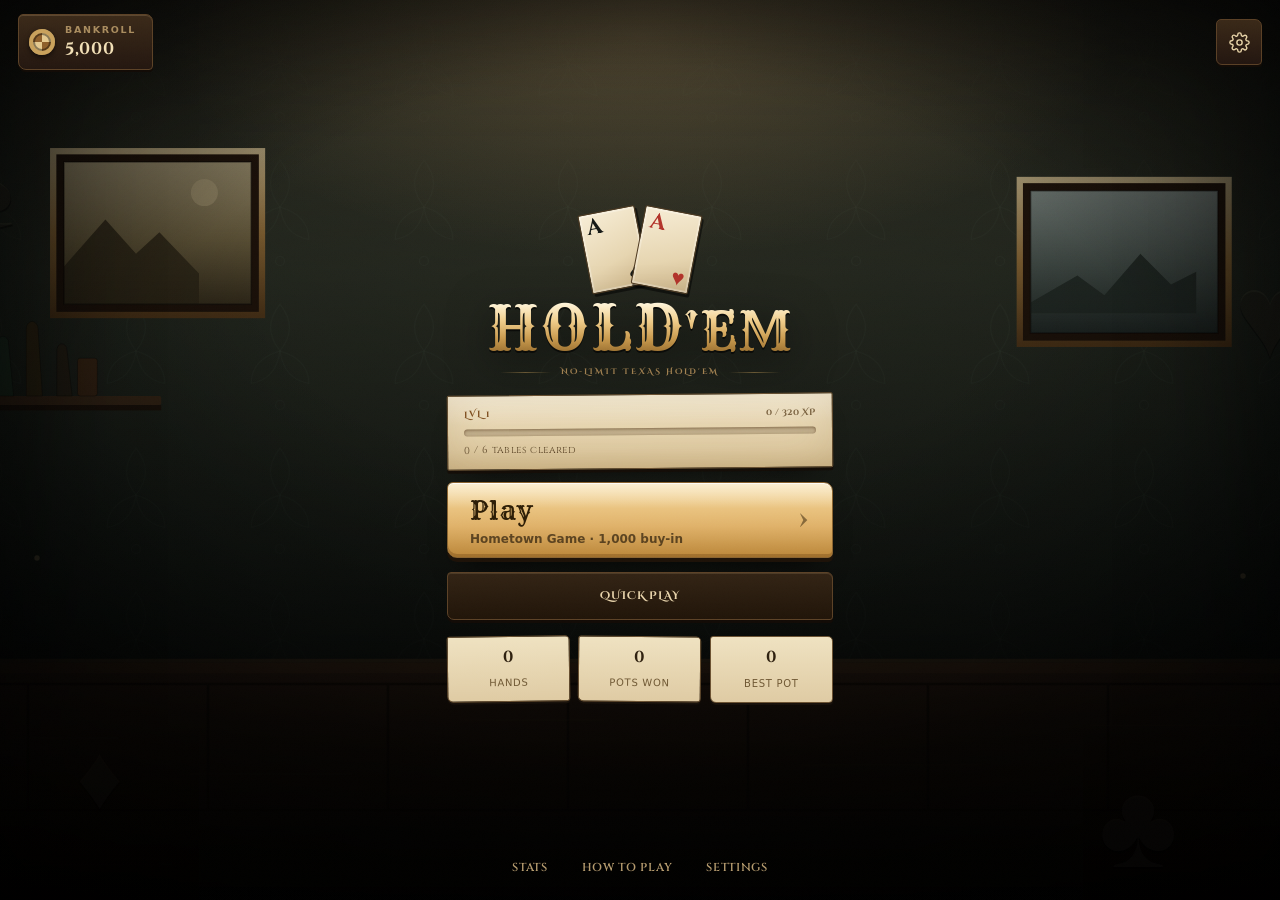
==== commit fcb7d718: "Give opponents real personalities and rebuild the scene from drawn art Archetypes shared one pricing" ====
--- a/www/index.html
+++ b/www/index.html
@@ -14,6 +14,7 @@
 <link rel="apple-touch-icon" href="icon-192.png">
 <link rel="stylesheet" href="style.css">
 <link rel="stylesheet" href="skin.css">
+<link rel="stylesheet" href="theme.css">
 </head>
 <body>
 <main id="app">
--- a/www/skin.css
+++ b/www/skin.css
@@ -389,3 +389,8 @@
 .act.call{background:linear-gradient(180deg,#463223,#2a1a0c)}
 .act.raise{background:linear-gradient(180deg,#f0d094,#d8a85e 58%,#b98438)}
 .act.raise:disabled{filter:saturate(.6) brightness(.82)}
+
+/* pass 4: the floor strip must sit behind the action bar, not over it */
+#table:after{height:13%;opacity:.9}
+#actions{position:relative;z-index:4}
+#actions .act:disabled{opacity:1;filter:none}
--- a/www/theme.css
+++ b/www/theme.css
@@ -0,0 +1,160 @@
+/* ============================================================
+   ILLUSTRATED THEME
+   Drawn table, room, portraits and display type on top of the
+   saloon skin. Loaded last.
+   ============================================================ */
+@font-face{font-family:"Rye Local";src:url("Rye-Regular.ttf") format("truetype");font-display:swap}
+@font-face{font-family:"Cinzel Dec Local";src:url("CinzelDecorative-Bold.ttf") format("truetype");font-display:swap}
+
+:root{
+  --brand:"Rye Local","Cinzel Local",Georgia,serif;
+  --ornate:"Cinzel Dec Local","Cinzel Local",Georgia,serif;
+}
+
+/* ---------------- menu: painted room ---------------- */
+.menu-bg{background:#150d07 url("art/room.svg") center top/cover no-repeat}
+.menu-bg:before{background:
+  radial-gradient(ellipse 60% 40% at 50% 4%,rgba(255,205,130,.16),transparent 62%),
+  linear-gradient(180deg,rgba(0,0,0,.25),rgba(0,0,0,.55) 62%,rgba(0,0,0,.86))}
+.menu-bg:after{background:radial-gradient(ellipse 74% 56% at 50% 30%,transparent 40%,rgba(0,0,0,.55) 100%)}
+.poster{display:none}
+.lamp{display:none}
+.shelf{display:none}
+
+.logo h1{font-family:var(--brand);font-weight:400;letter-spacing:.03em;
+  background:linear-gradient(180deg,#fff6dd 6%,#f0cd8a 38%,#c99a4e 68%,#8d6428 100%);
+  -webkit-background-clip:text;background-clip:text;color:transparent;
+  filter:drop-shadow(0 2px 0 rgba(0,0,0,.6)) drop-shadow(0 12px 22px rgba(0,0,0,.6))}
+.logo h1 span{font-size:.86em}
+.logo-card{border-radius:2px;border:1px solid #4e3a22;
+  background:linear-gradient(160deg,#f7edd6,#e6d5b0 62%,#cbb387);
+  box-shadow:2px 3px 0 rgba(0,0,0,.5),inset 0 0 0 2px rgba(255,255,255,.28)}
+.rule span{font-family:var(--ornate);font-size:8px;letter-spacing:.26em;color:#b08d59}
+
+.level-card{background:
+    linear-gradient(180deg,rgba(255,255,255,.28),rgba(255,255,255,0) 40%),
+    linear-gradient(180deg,#f3e6c8,#dfcba2 74%,#d2ba8d);
+  border:1px solid #6b5232;border-radius:2px;
+  box-shadow:0 3px 0 #140d07,0 16px 30px -20px #000,inset 0 0 44px rgba(120,88,40,.16)}
+.level-top{font-family:var(--ornate);font-size:9px;letter-spacing:.16em}
+.level-bottom{font-family:var(--display);font-size:10px;letter-spacing:.04em}
+
+.btn{font-family:var(--ornate);font-weight:700;letter-spacing:.1em;font-size:12px}
+.btn.primary{background:
+  linear-gradient(180deg,rgba(255,255,255,.55),rgba(255,255,255,0) 34%),
+  linear-gradient(180deg,#f7dc9f,#e0b26a 58%,#bb8639);
+  border-color:#8a6430;color:#2c1d06;
+  box-shadow:inset 0 1px 0 rgba(255,255,255,.8),inset 0 -3px 0 rgba(110,70,20,.35),
+    0 4px 0 #1d1208,0 18px 30px -16px rgba(0,0,0,.95)}
+.play-btn{height:76px}
+.pb-main b{font-family:var(--brand);font-weight:400;letter-spacing:.05em;text-transform:none;font-size:26px}
+.pb-main small{font-family:var(--sans)}
+.btn.glass{font-family:var(--ornate);letter-spacing:.08em}
+
+/* ---------------- drawn table ---------------- */
+#table{background:#0e0906 url("art/room.svg") center/cover no-repeat}
+#table:before{background:
+  radial-gradient(ellipse 70% 42% at 50% -4%,rgba(255,205,132,.2),transparent 62%),
+  radial-gradient(ellipse 90% 80% at 50% 50%,transparent 52%,rgba(0,0,0,.45) 100%)}
+#table:after{display:none}
+#rail{display:none}
+#felt{inset:2.5% .5% 7.5%;border-radius:0;background:url("art/mat.svg") center/100% 100% no-repeat;
+  box-shadow:none}
+#felt:before,#felt:after{display:none}
+.felt-mark{display:none}
+#tablewrap{filter:drop-shadow(0 40px 50px rgba(0,0,0,.65))}
+.table-lamp:before{background:linear-gradient(180deg,#7a5430,#3f2814 70%,#22140a);
+  box-shadow:inset 0 2px 0 rgba(255,220,160,.3),0 10px 18px rgba(0,0,0,.6)}
+.sconce{box-shadow:0 0 40px 14px rgba(255,190,110,.18),inset 0 0 8px rgba(255,220,160,.5)}
+
+#center{top:45%}
+#pot:not(:empty){background:
+  linear-gradient(180deg,rgba(255,255,255,.16),rgba(255,255,255,0) 46%),
+  linear-gradient(180deg,#4f3922,#291b0f);
+  border:1px solid #b98b48;border-radius:3px;
+  box-shadow:0 3px 0 #120b06,0 10px 22px -12px #000,inset 0 1px 0 rgba(255,230,180,.28)}
+#pot b{font-family:var(--ornate);letter-spacing:.05em}
+
+/* portraits and plaques */
+.plate{background:
+  linear-gradient(180deg,rgba(255,255,255,.1),rgba(255,255,255,0) 42%),
+  linear-gradient(180deg,#3f2c1a,#241710);
+  border:1px solid #6b4e2c;border-radius:2px;padding:4px 12px 4px 4px;
+  box-shadow:0 2px 0 #100a05,inset 0 1px 0 rgba(255,225,170,.22),inset 0 -8px 14px rgba(0,0,0,.4)}
+.plate:after{content:"";position:absolute;inset:2px;border:1px solid rgba(240,217,164,.12);
+  border-radius:inherit;pointer-events:none}
+.nm{font-family:var(--ornate);font-size:10.5px;letter-spacing:.06em;color:#f4e3bd}
+.ch{font-family:var(--sans);color:#c9b184}
+.avatar{width:36px;height:36px;border-radius:50%;overflow:hidden;background:#1a1109;
+  box-shadow:0 0 0 2px #c9a15c,0 0 0 3px #1a1109,0 4px 10px rgba(0,0,0,.6)}
+.avatar img{width:100%;height:100%;object-fit:cover;display:block}
+.avatar span{display:none}
+.seat.hero .avatar{width:40px;height:40px}
+.seat.hero .avatar span{display:grid;place-items:center;font-size:12px}
+.seat.win .plate{background:
+  linear-gradient(180deg,rgba(255,255,255,.5),rgba(255,255,255,0) 40%),
+  linear-gradient(180deg,#f7e3b2,#d9ae64);color:#2a1c07}
+.seat.win .nm{color:#2a1c07}
+.seat.turn .plate{border-color:#e6c98f;
+  box-shadow:0 0 0 1px #e6c98f,0 0 30px -4px rgba(255,205,132,.7),0 2px 0 #100a05}
+
+.tag{background:rgba(12,7,3,.8);border:1px solid rgba(240,217,164,.26);border-radius:2px;
+  font-family:var(--ornate);font-size:8.5px;letter-spacing:.12em}
+.read{font-family:var(--ornate);font-size:7.5px;letter-spacing:.12em}
+.say{font-family:var(--sans);border-radius:2px 4px 2px 4px;box-shadow:2px 4px 0 rgba(0,0,0,.45)}
+.say.tell{font-family:var(--serif);font-style:italic}
+
+/* cards: paper, inner rule, engraved indices */
+.card{background:
+  linear-gradient(160deg,rgba(255,255,255,.6),rgba(255,255,255,0) 36%),
+  linear-gradient(160deg,#fbf2dd 0%,#f2e3c4 60%,#e3ceA7 100%);
+  border:1px solid rgba(70,50,26,.5);border-radius:3px;
+  box-shadow:inset 0 0 0 1px rgba(255,255,255,.5),0 3px 0 -1px rgba(90,64,34,.4),
+    0 8px 14px -8px rgba(0,0,0,.8)}
+.card:after{content:"";position:absolute;inset:5%;border:1px solid rgba(120,90,50,.16);
+  border-radius:2px;pointer-events:none}
+.card.back{background:
+  repeating-linear-gradient(45deg,rgba(240,217,164,.09) 0 2px,transparent 2px 9px),
+  repeating-linear-gradient(-45deg,rgba(240,217,164,.09) 0 2px,transparent 2px 9px),
+  radial-gradient(ellipse at 50% 40%,#8a333c,#571a22 62%,#320b10)}
+.card.back:after{inset:7%;border:1px solid rgba(240,217,164,.5)}
+.card .r{font-family:var(--serif);font-weight:700}
+.card .s{opacity:.92}
+
+/* action rail: carved wood with brass hardware */
+#actions{background:
+  linear-gradient(180deg,rgba(20,12,7,0),rgba(28,18,10,.94) 34%,#150d07);
+  border-top:1px solid rgba(240,217,164,.14);
+  box-shadow:0 -14px 30px -18px #000}
+#hint{font-family:var(--ornate);font-size:9.5px;letter-spacing:.1em}
+.act{font-family:var(--ornate);font-size:11.5px;letter-spacing:.12em;height:56px;border-radius:2px;
+  border:1px solid #6d5331;box-shadow:inset 0 1px 0 rgba(255,255,255,.35),0 3px 0 #100a05}
+.act.fold{background:
+  linear-gradient(180deg,rgba(255,255,255,.12),rgba(255,255,255,0) 44%),
+  linear-gradient(180deg,#5a2a24,#33120f);color:#efb6a8;border-color:#7a3a30}
+.act.call{background:
+  linear-gradient(180deg,rgba(255,255,255,.1),rgba(255,255,255,0) 44%),
+  linear-gradient(180deg,#45301f,#251708);color:#f2e2bd;border-color:#6b4e2c}
+.act.raise{background:
+  linear-gradient(180deg,rgba(255,255,255,.6),rgba(255,255,255,0) 40%),
+  linear-gradient(180deg,#f6dc9e,#ddb066 58%,#b88134);color:#2b1c06;border-color:#8a6430}
+
+/* paper pages with ornament corners */
+.panel,.sheet{position:relative}
+.panel:before,.sheet:before{content:"";position:absolute;inset:6px;pointer-events:none;
+  border:1px solid rgba(120,90,50,.22);border-radius:1px}
+.panel h3,.sheet h2{font-family:var(--ornate);letter-spacing:.02em}
+.bar h2{font-family:var(--ornate);letter-spacing:.16em;font-size:12px}
+.map-name{font-family:var(--ornate);font-size:15px}
+.toast{font-family:var(--ornate);letter-spacing:.06em;border-radius:2px}
+
+/* logos and headings on other screens */
+#menu .logo h1{line-height:.94}
+
+@media (max-width:520px){
+  #felt{inset:2% 0 6.5%}
+  .avatar{width:31px;height:31px}
+  .nm{font-size:9.5px}
+  .act{font-size:10.5px;letter-spacing:.06em;height:52px}
+  .panel:before,.sheet:before{inset:4px}
+}
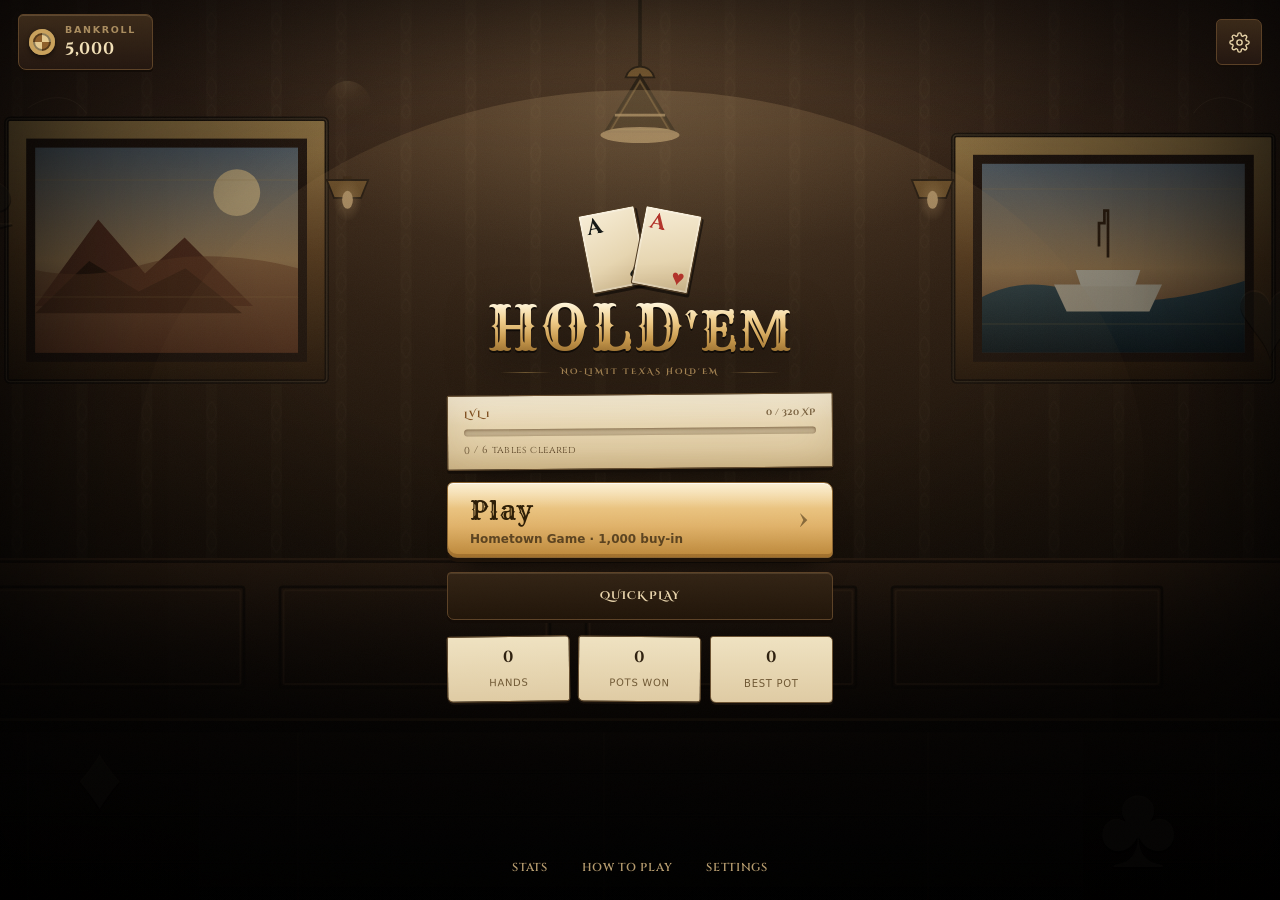
==== commit 61928538: "Make big bets contested, give the table a pulse and draw the court cards Oversized opens were still " ====
--- a/www/index.html
+++ b/www/index.html
@@ -177,6 +177,7 @@
   <div id="toast" class="toast"></div>
 </main>
 <script src="poker-core.js"></script>
+<script src="courts.js"></script>
 <script src="bots.js"></script>
 <script src="game.js"></script>
 </body>
--- a/www/theme.css
+++ b/www/theme.css
@@ -158,3 +158,116 @@
   .act{font-size:10.5px;letter-spacing:.06em;height:52px}
   .panel:before,.sheet:before{inset:4px}
 }
+
+/* ============================================================
+   CHIPS, PRINTED CARDS, POT
+   The pot was painted underneath the mat; chips now sit on top
+   and travel from the seat into the middle.
+   ============================================================ */
+#center{z-index:3;top:46%}
+.read{max-width:48vw;overflow:hidden;text-overflow:ellipsis}
+#pot:not(:empty){padding:5px 13px 5px 8px;gap:9px}
+.cstack{display:inline-flex;align-items:center;flex:none}
+.chipdisc{display:block;width:15px;height:15px;border-radius:50%;margin-left:-7px;flex:none;
+  border:1px solid rgba(0,0,0,.5);position:relative;
+  background:radial-gradient(circle at 34% 26%,#fffaf0 0 18%,#ecd7ac 40%,#c9a469 72%,#8d6a3a 100%);
+  box-shadow:0 2px 0 rgba(0,0,0,.45),inset 0 0 0 2px rgba(255,255,255,.28)}
+.chipdisc:first-child{margin-left:0}
+.chipdisc:after{content:"";position:absolute;inset:3px;border-radius:50%;
+  border:1px dashed rgba(0,0,0,.22)}
+.c5{background:radial-gradient(circle at 34% 26%,#f3b9a6,#b34a35 52%,#7a2418)}
+.c25{background:radial-gradient(circle at 34% 26%,#a8e0c0,#2f8a63 52%,#145139)}
+.c100{background:radial-gradient(circle at 34% 26%,#8f8f93,#2c2c31 52%,#111114)}
+.c500{background:radial-gradient(circle at 34% 26%,#d9c0f0,#7a4fa4 52%,#43275e)}
+.c1k{background:radial-gradient(circle at 34% 26%,#ffe9a8,#d2a33f 52%,#8a6420)}
+.chipfly{position:fixed;z-index:950;pointer-events:none}
+.chipfly .chipdisc{width:17px;height:17px}
+#pot .chipdisc{width:16px;height:16px}
+.bet .chipdisc{width:13px;height:13px;margin-left:-6px}
+.bet b{font:inherit;color:inherit}
+.bet .cstack{margin-right:1px}
+
+/* printed card faces: rank pips, not a letter in a box */
+.card.up .s{right:auto;left:9%;top:calc(var(--cw)*.47);bottom:auto;
+  font-size:calc(var(--cw)*.22);opacity:.9}
+.card .pips{position:absolute;inset:4% 3% 3%;display:block;pointer-events:none}
+.pip-art{width:100%;height:100%;display:block;overflow:visible}
+.card .r{font-size:calc(var(--cw)*.31);left:7%;top:2%;letter-spacing:-.04em}
+.card.up .s{top:calc(var(--cw)*.42);font-size:calc(var(--cw)*.17)}
+.card .pips i{grid-column:var(--x);grid-row:var(--y);display:grid;place-items:center;
+  font-style:normal;font-size:calc(var(--cw,46px)*.19);line-height:1;opacity:.92}
+.card .pips.ace i{font-size:calc(var(--cw,46px)*.5)}
+.card .pips.court{inset:11% 8% 9%;display:block}
+.card .pips.court b{position:absolute;inset:15% 12%;border:1px solid currentColor;border-radius:2px;
+  display:grid;place-items:center;font-family:var(--ornate);font-weight:700;opacity:.82;
+  font-size:calc(var(--cw,46px)*.44);
+  background:repeating-linear-gradient(45deg,rgba(120,90,50,.06) 0 2px,transparent 2px 6px)}
+.card .pips.court i{position:absolute;font-style:normal;font-size:calc(var(--cw,46px)*.19);opacity:.85;
+  left:0;right:0;text-align:center}
+.card .pips.court i.up{top:0}
+.card .pips.court i.dn{bottom:0;transform:rotate(180deg)}
+.card.s1 .pips{color:#a6352a}
+.card.s2 .pips{color:#a6352a}
+.card.s0 .pips,.card.s3 .pips{color:#20262a}
+body.four .card.s2 .pips{color:#bb7314}
+body.four .card.s3 .pips{color:#2f7d4f}
+.seat:not(.hero) .hole .pips{display:none}
+.card.back:after{content:"\2660";display:grid;place-items:center;
+  font-size:calc(var(--cw,46px)*.34);color:rgba(240,217,164,.42);
+  text-shadow:0 1px 0 rgba(0,0,0,.55)}
+
+/* ---------------- illustrated court figures ---------------- */
+.card .pips.court{inset:6% 4% 4%;display:block;color:inherit}
+.court-art{width:100%;height:100%;display:block;overflow:visible}
+.mini .court-art{opacity:.85}
+
+/* ---------------- a table that moves ---------------- */
+.seat .avatar{overflow:hidden}
+.seat .avatar img{transform-origin:50% 62%;animation:breathe 5.6s ease-in-out infinite}
+.seat:nth-child(2) .avatar img{animation-delay:-1.2s}
+.seat:nth-child(3) .avatar img{animation-delay:-2.4s}
+.seat:nth-child(4) .avatar img{animation-delay:-3.6s}
+.seat:nth-child(5) .avatar img{animation-delay:-4.4s}
+@keyframes breathe{
+  0%,100%{transform:translateY(0) scale(1)}
+  50%{transform:translateY(.6px) scale(1.025)}}
+.seat.acting .avatar img{animation:actPulse .7s ease-in-out infinite}
+@keyframes actPulse{
+  0%,100%{filter:brightness(1) saturate(1)}
+  50%{filter:brightness(1.14) saturate(1.08)}}
+.seat.tell-strong .avatar img{animation:tellStrong .95s cubic-bezier(.2,1.5,.3,1)}
+@keyframes tellStrong{
+  0%{transform:none}
+  35%{transform:translateY(-3px) scale(1.11)}
+  100%{transform:none}}
+.seat.tell-weak .avatar img{animation:tellWeak .95s ease}
+@keyframes tellWeak{
+  35%{transform:translateY(2px) scale(.93);filter:grayscale(.35) brightness(.92)}}
+.seat.tell-bluff .avatar img{animation:tellBluff .85s ease}
+@keyframes tellBluff{
+  18%{transform:translateX(-2px) rotate(-3deg)}
+  44%{transform:translateX(2px) rotate(3deg)}
+  70%{transform:translateX(-1px) rotate(-1deg)}
+  100%{transform:none}}
+.seat.tell-strong .plate{box-shadow:0 0 0 1px rgba(255,222,150,.75),0 0 28px rgba(255,198,110,.45),0 2px 0 #100a05}
+.seat.tell-bluff .plate{box-shadow:0 0 0 1px rgba(186,124,214,.55),0 0 24px rgba(150,90,190,.3),0 2px 0 #100a05}
+.seat.tell-weak .plate{filter:saturate(.85)}
+.seat.win .avatar img{animation:winPop .9s cubic-bezier(.2,1.5,.3,1)}
+@keyframes winPop{
+  0%{transform:none}
+  40%{transform:scale(1.14) rotate(-2deg)}
+  100%{transform:none}}
+.table-lamp{animation:sway 7.5s ease-in-out infinite;transform-origin:50% 0}
+@keyframes sway{
+  0%,100%{transform:translateX(-50%) rotate(-.6deg)}
+  50%{transform:translateX(-50%) rotate(.6deg)}}
+.sconce{animation:flicker 4.2s ease-in-out infinite}
+.sconce.r{animation-delay:-2.1s}
+@keyframes flicker{
+  0%,100%{opacity:.92;filter:brightness(1)}
+  38%{opacity:.72;filter:brightness(.86)}
+  62%{opacity:1;filter:brightness(1.08)}}
+@media (prefers-reduced-motion: reduce){
+  .seat .avatar img,.seat.acting .avatar img,.seat.win .avatar img,
+  .table-lamp,.sconce{animation:none}
+}
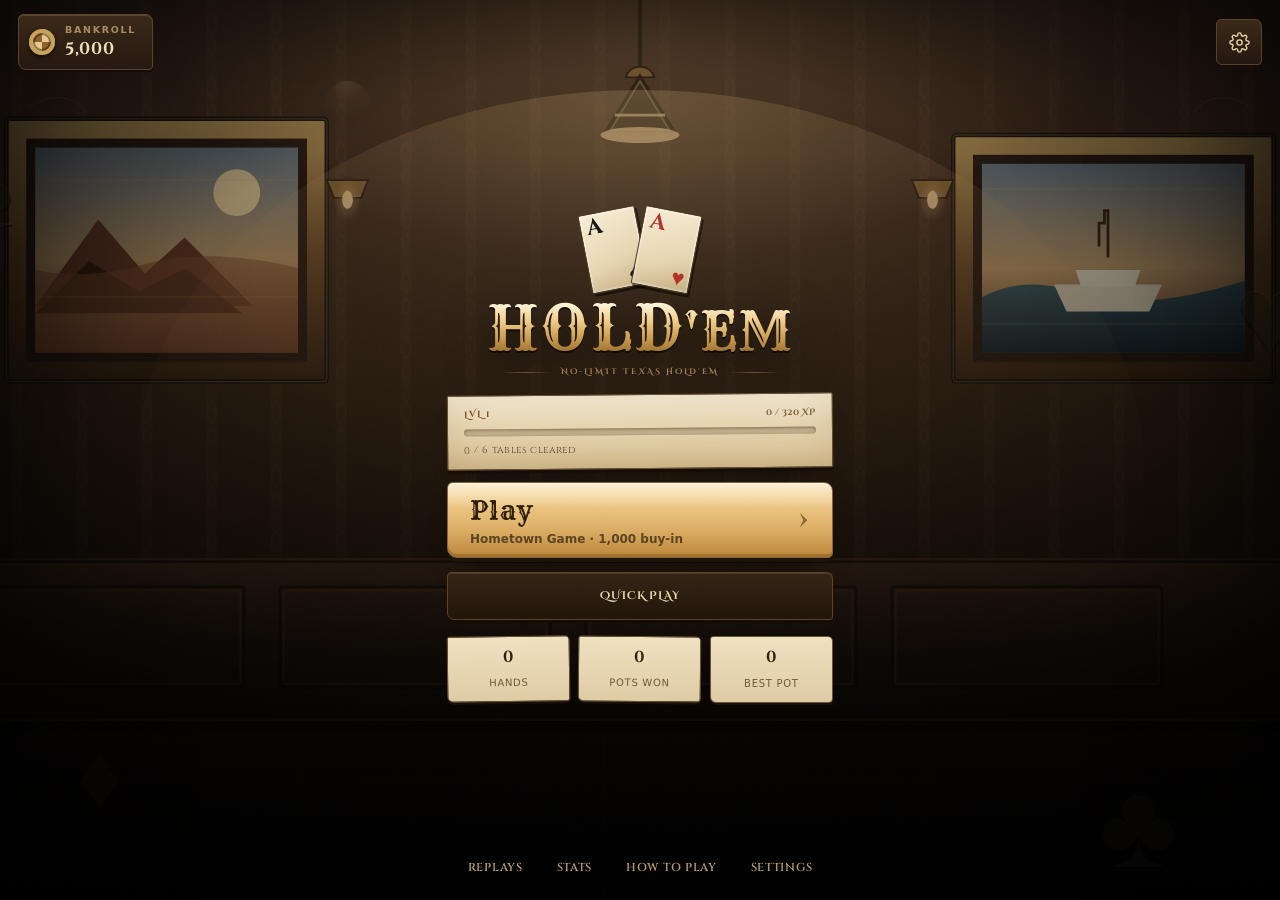
==== commit 073c62de: "Add hand replays, browser UI tests and rebuild the rules-driven 3.2 game Record each hand's seed, st" ====
--- a/www/index.html
+++ b/www/index.html
@@ -69,6 +69,7 @@
     </div>
 
     <footer class="menu-foot">
+      <button id="mReplays">Replays</button>
       <button data-go="stats">Stats</button>
       <button data-go="howto">How to play</button>
       <button data-go="settings">Settings</button>
@@ -177,8 +178,10 @@
   <div id="toast" class="toast"></div>
 </main>
 <script src="poker-core.js"></script>
+<script src="engine.js"></script>
 <script src="courts.js"></script>
 <script src="bots.js"></script>
 <script src="game.js"></script>
+<script src="replay.js"></script>
 </body>
 </html>
--- a/www/theme.css
+++ b/www/theme.css
@@ -266,8 +266,84 @@
 @keyframes flicker{
   0%,100%{opacity:.92;filter:brightness(1)}
   38%{opacity:.72;filter:brightness(.86)}
-  62%{opacity:1;filter:brightness(1.08)}}
-@media (prefers-reduced-motion: reduce){
+  62%{opacity:1;filter:brightness(1.08)}}/* result banner: a small brass plate, not loose text */
+#banner{position:absolute;left:50%;top:6.5%;z-index:9;transform:translate(-50%,-8px);
+  display:flex;flex-direction:column;align-items:center;gap:2px;max-width:min(560px,82%);
+  padding:8px 18px;border:1px solid rgba(240,217,164,.55);
+  border-radius:3px 6px 3px 6px;
+  background:linear-gradient(180deg,rgba(43,28,15,.96),rgba(20,12,6,.97));
+  box-shadow:0 10px 30px -12px #000,inset 0 1px 0 rgba(255,230,180,.18);
+  opacity:0;pointer-events:none;transition:opacity .22s ease,transform .22s ease;text-align:center}
+#banner.on{opacity:1;transform:translate(-50%,0)}
+#banner b{font-family:var(--display);color:#f7e6bd;font-size:clamp(15px,2.2vw,22px);
+  letter-spacing:.05em;line-height:1.15;text-shadow:0 2px 8px #000}
+#banner span{font-family:var(--display);font-size:clamp(9px,1.2vw,11px);letter-spacing:.12em;
+  text-transform:uppercase;color:#bfa77a}
+#banner.win{border-color:rgba(246,214,155,.85);
+  box-shadow:0 0 30px -8px rgba(246,214,155,.5),0 10px 30px -12px #000}
+#banner.lose{border-color:rgba(180,70,55,.55)}
+#banner.lose b{color:#eab3a8}
+@media (max-width:700px){#banner{top:5.5%;max-width:88%;padding:6px 12px}}
+
+/* hand replay */
+.replay-head{display:flex;align-items:flex-start;justify-content:space-between;gap:10px}
+.replay-head h2{margin:2px 0 0;font-size:24px}
+.replay-head p{margin:2px 0 0;font-size:11px;color:#6b5533}
+.replay-seed{align-self:center;padding:4px 8px;border:1px solid #b79b6b;border-radius:2px;
+  font-size:10px;color:#7d4d1e;background:rgba(120,80,30,.08);white-space:nowrap}
+.rp-board{display:flex;justify-content:center;gap:5px;margin:12px 0 8px;padding:12px 6px;
+  background:radial-gradient(ellipse at 50% 30%,#17734f,#083424 75%);
+  border:3px solid #3d2b1a;border-radius:6px;box-shadow:inset 0 0 24px rgba(0,0,0,.55)}
+.rp-board .card{--cw:clamp(34px,9vw,48px);border-radius:5px}
+.rp-board .card.empty{background:rgba(0,0,0,.18);border-color:rgba(240,217,164,.22);box-shadow:none}
+.rp-meta{display:flex;flex-wrap:wrap;align-items:center;gap:6px 10px;font-size:11px;color:#6b5533}
+.rp-pot{padding:2px 7px;border-radius:2px;background:rgba(120,80,30,.1);color:#3a2813}
+.rp-result{font-family:var(--display);letter-spacing:.08em;text-transform:uppercase;color:#7d4d1e}
+.rp-winners{flex-basis:100%;color:#3a2813;font-size:12px}
+.rp-winners b{color:#2a1d10}
+.rp-pots{flex-basis:100%;font-size:10px;color:#7a5f38}
+.rp-players{display:grid;grid-template-columns:repeat(2,minmax(0,1fr));gap:6px;margin:10px 0}
+.rp-player{position:relative;padding:6px 7px;border:1px solid #c3aa7d;border-radius:3px;
+  background:rgba(255,252,242,.52);min-height:72px}
+.rp-player.fold{opacity:.48}
+.rp-player.win{border-color:#9a6b26;background:rgba(246,226,176,.8);
+  box-shadow:0 0 0 1px rgba(154,107,38,.35)}
+.rp-who{display:flex;justify-content:space-between;gap:5px;font-size:11px;color:#3a2813}
+.rp-who b{font-family:var(--display);font-size:10px;letter-spacing:.04em;overflow:hidden;text-overflow:ellipsis;white-space:nowrap}
+.rp-who span{font-weight:700;color:#7d4d1e;white-space:nowrap}
+.rp-cards{display:flex;gap:3px;margin-top:4px;min-height:38px}
+.rp-cards .card{--cw:26px;border-radius:3px}
+.rp-bet,.rp-allin,.rp-d{position:absolute;right:5px;bottom:4px;font-size:8px;letter-spacing:.04em;color:#7a5f38}
+.rp-allin{color:#8a2f22;font-weight:700}
+.rp-d{right:auto;left:5px;border:1px solid #9a6b26;border-radius:50%;width:14px;height:14px;
+  display:grid;place-items:center;background:#f6e2b0;color:#2b1c07;font-weight:700}
+.rp-log{max-height:116px;overflow:auto;margin:6px 0 10px;padding:4px 0;
+  border-top:1px solid rgba(90,64,34,.22);border-bottom:1px solid rgba(90,64,34,.22)}
+.rp-act{display:grid;grid-template-columns:22px 1fr;gap:4px;padding:3px 5px;font-size:11px;color:#6b5533}
+.rp-act span{color:#a98c5f;font-size:9px;text-align:right}
+.rp-act.done{color:#3a2813}
+.rp-act.current{background:rgba(154,107,38,.12);color:#2a1d10;font-weight:600}
+.rp-controls{display:flex;align-items:center;gap:6px;margin-bottom:8px}
+.rp-controls .btn{flex:1;height:40px;padding:0 6px;font-size:11px}
+.rp-step{font-size:10px;color:#7a5f38;white-space:nowrap;min-width:66px;text-align:right}
+.rp-list{display:flex;flex-direction:column;gap:5px;margin:8px 0 12px;max-height:46vh;overflow:auto}
+.rp-row{display:grid;grid-template-columns:70px 1fr;gap:2px 8px;text-align:left;
+  padding:7px 8px;border:1px solid #c3aa7d;border-radius:3px;background:rgba(255,252,242,.5);
+  font:inherit;color:#3a2813;cursor:pointer}
+.rp-row:hover{border-color:#9a6b26;background:rgba(246,226,176,.55)}
+.rp-row b{font-family:var(--display);font-size:11px}
+.rp-row span{font-size:11px;color:#6b5533;overflow:hidden;text-overflow:ellipsis;white-space:nowrap}
+.rp-row small{grid-column:2;font-size:10px;color:#7d4d1e}
+@media (max-width:480px){
+  .replay-head h2{font-size:20px}
+  .rp-players{grid-template-columns:1fr}
+  .rp-board .card{--cw:40px}
+  .rp-cards .card{--cw:24px}
+  .rp-controls{flex-wrap:wrap}
+  .rp-step{flex-basis:100%;text-align:center}
+}
+
+@media (prefers-reduced-motion: reduce) {
   .seat .avatar img,.seat.acting .avatar img,.seat.win .avatar img,
   .table-lamp,.sconce{animation:none}
 }
